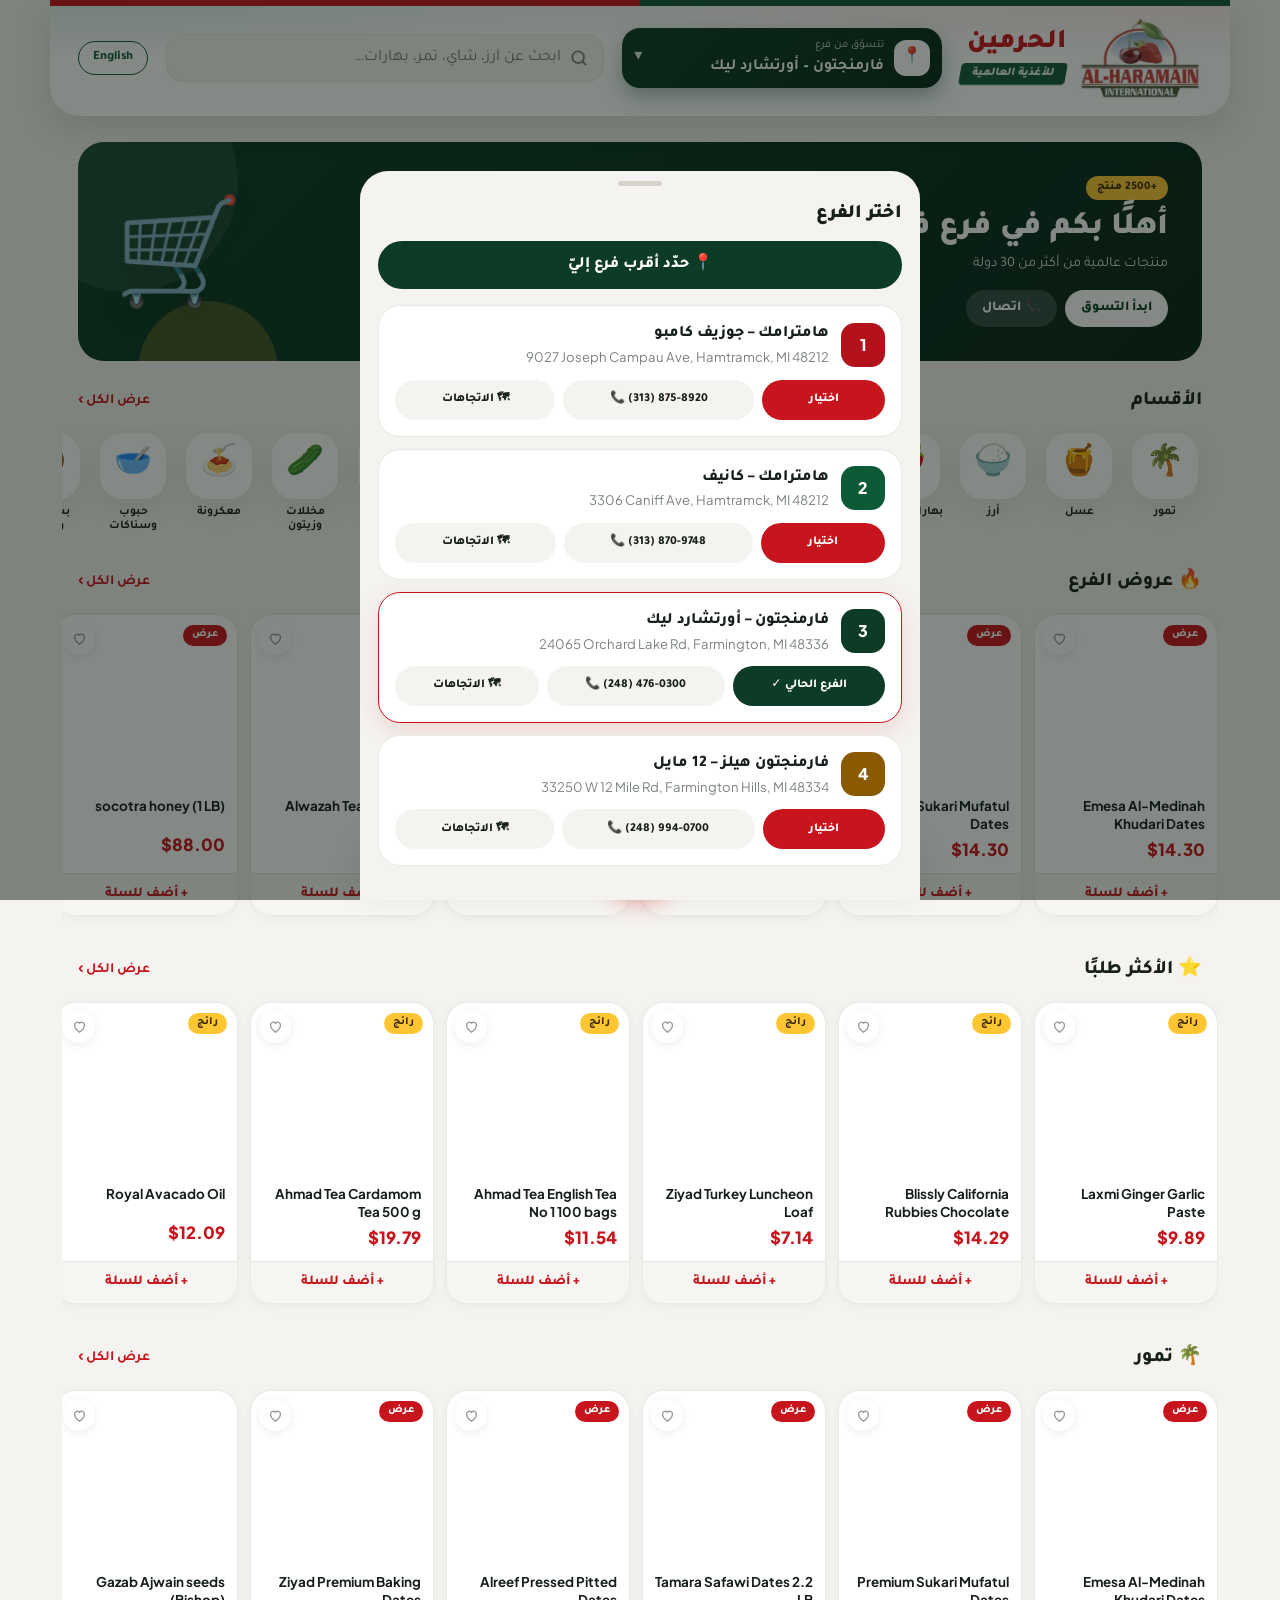
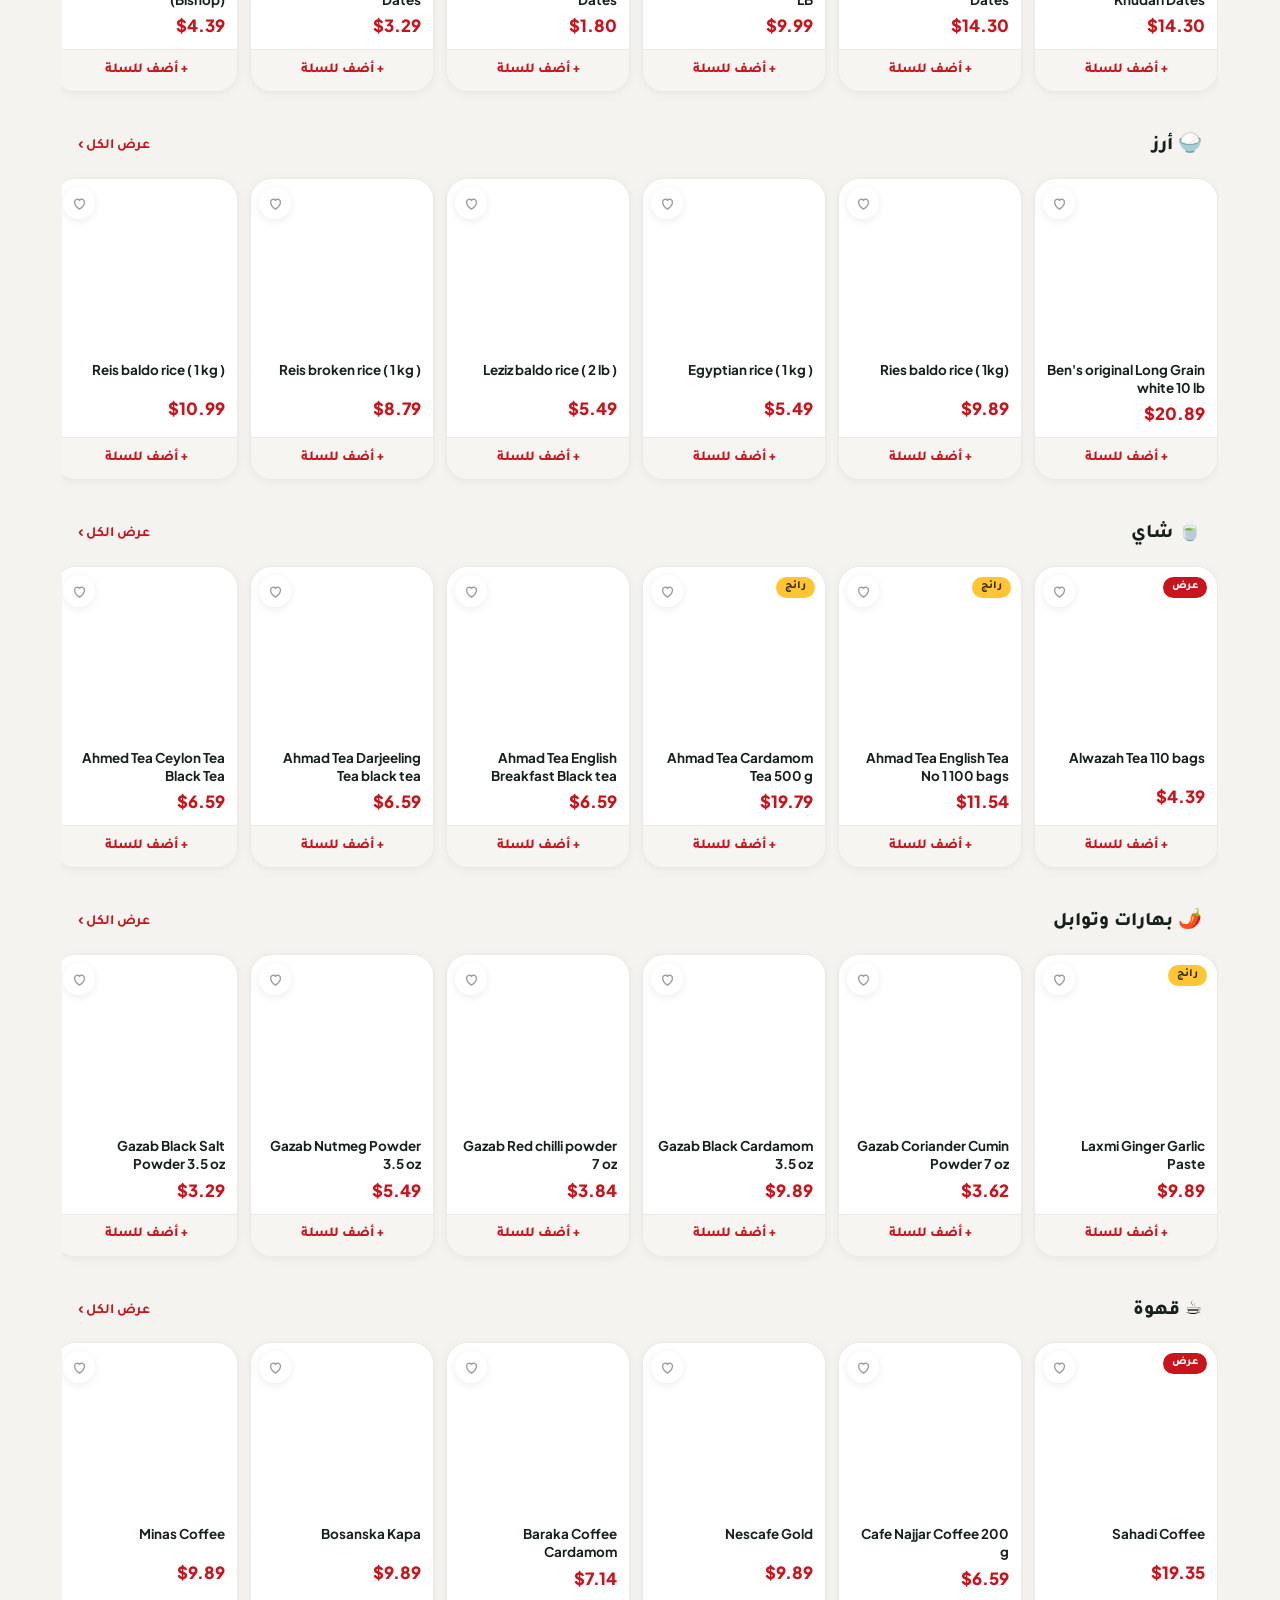
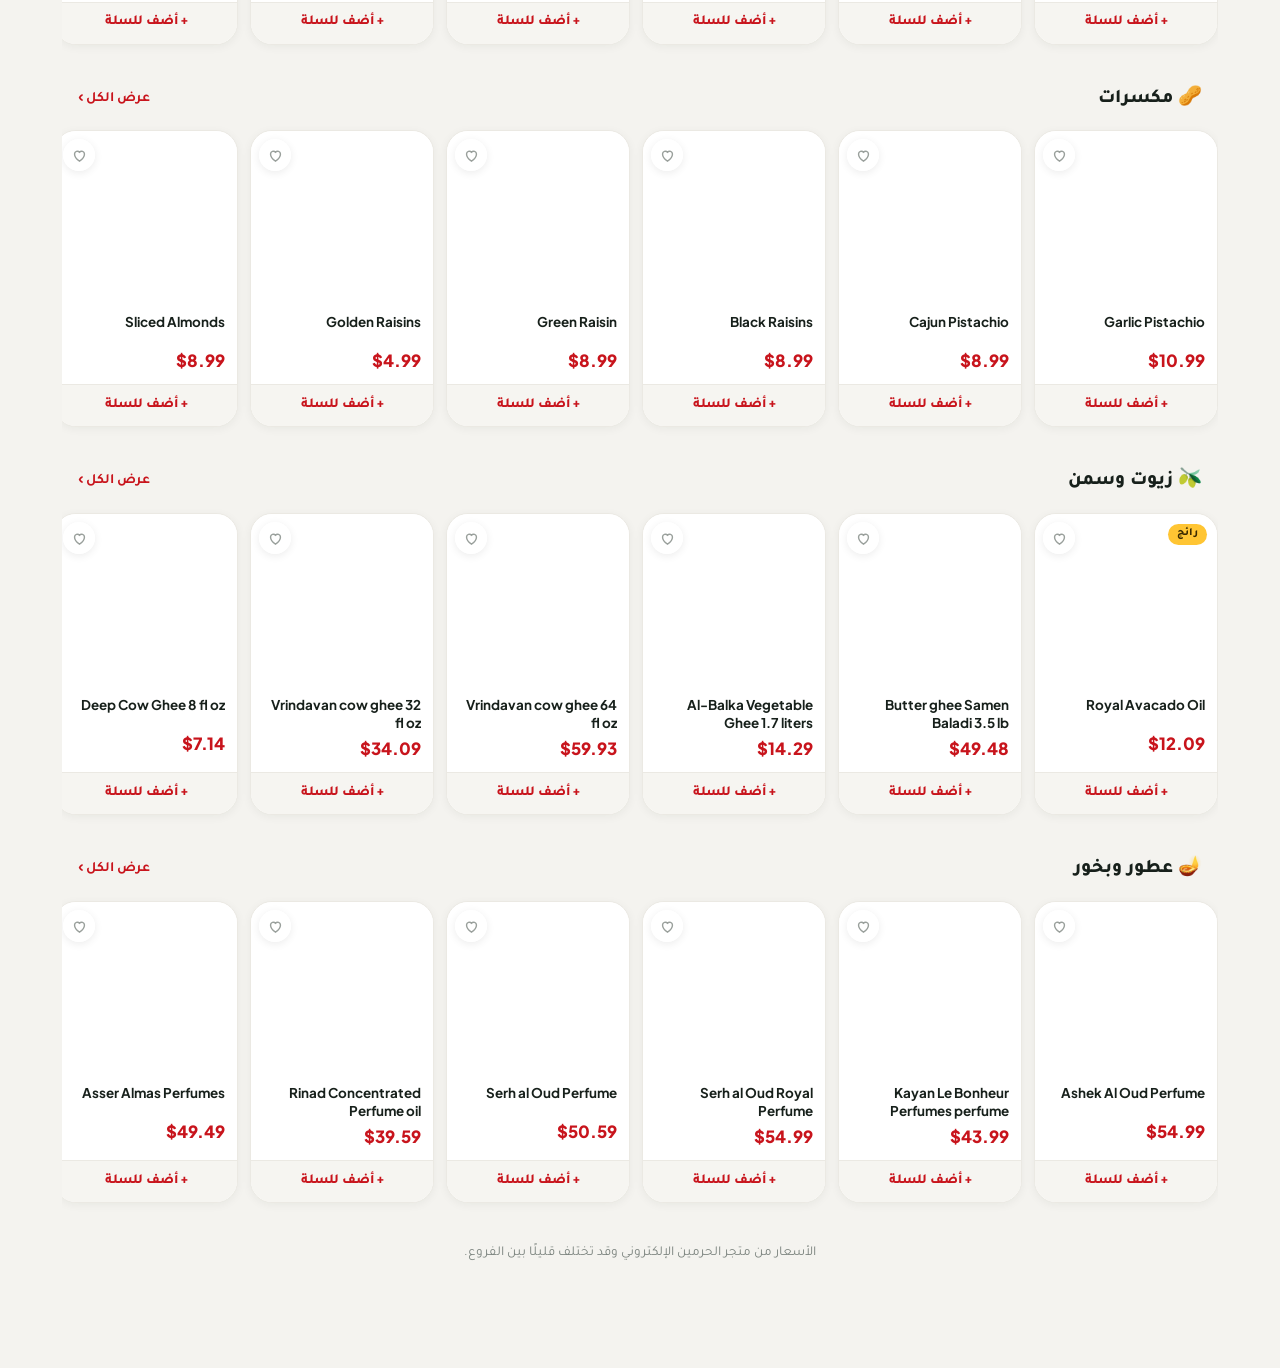
==== index.html @ 62695ede "إضافة الحسابات: تسجيل دخول، لوحة المالك، مدراء الفروع، توفر المنتجات، الإعلانات - firebase-config.js" ====
<!DOCTYPE html>
<html lang="ar" dir="rtl">
<head>
<meta charset="UTF-8">
<meta name="viewport" content="width=device-width, initial-scale=1, viewport-fit=cover">
<title>Al-Haramain International Foods | الحرمين للأغذية العالمية</title>
<meta name="description" content="Al-Haramain International Foods — 4 stores in Hamtramck, Farmington and Farmington Hills, Michigan. Shop 2,500+ international products.">
<meta name="theme-color" content="#ffffff">
<link rel="manifest" href="manifest.json">
<link rel="icon" href="icon-192.png">
<link rel="apple-touch-icon" href="icon-192.png">
<link rel="preconnect" href="https://fonts.googleapis.com">
<link rel="preconnect" href="https://fonts.gstatic.com" crossorigin>
<link rel="preconnect" href="https://static.wixstatic.com">
<link href="https://fonts.googleapis.com/css2?family=Tajawal:wght@400;500;700;800;900&family=Plus+Jakarta+Sans:wght@500;700;800&display=swap" rel="stylesheet">
<link rel="stylesheet" href="style.css">
</head>
<body>
<div class="app">

  <header class="top" id="top">
    <div class="top-row">
      <a class="brand" href="#/">
        <img id="logo" alt="Al-Haramain International">
        <span><b id="brandName"></b><small id="brandSub"></small></span>
      </a>
      <button class="lang" id="langBtn"></button>
    </div>
    <button class="branch-pill" id="branchBtn">
      <span class="pin">📍</span>
      <span class="bp-text"><small id="bpLabel"></small><b id="bpName"></b></span>
      <span class="chev">▾</span>
    </button>
    <label class="search">
      <svg viewBox="0 0 24 24" width="20" height="20" fill="none" stroke="currentColor" stroke-width="2.2" stroke-linecap="round"><circle cx="11" cy="11" r="7"/><path d="m20 20-3.5-3.5"/></svg>
      <input id="q" type="search" autocomplete="off">
      <button type="button" id="qClear" hidden>✕</button>
    </label>
  </header>

  <main id="view"></main>

  <nav class="tabbar">
    <a href="#/" data-tab="home"><svg viewBox="0 0 24 24"><path d="M3 11 12 3l9 8v9a1 1 0 0 1-1 1h-5v-6H9v6H4a1 1 0 0 1-1-1z"/></svg><span data-t="home"></span></a>
    <a href="#/cats" data-tab="cats"><svg viewBox="0 0 24 24"><rect x="3" y="3" width="7" height="7" rx="2"/><rect x="14" y="3" width="7" height="7" rx="2"/><rect x="3" y="14" width="7" height="7" rx="2"/><rect x="14" y="14" width="7" height="7" rx="2"/></svg><span data-t="cats"></span></a>
    <a href="#/cart" class="fab" data-tab="cart" aria-label="cart"><svg viewBox="0 0 24 24"><path d="M3 4h2l2.4 11h10.2L20 7H6.2"/><circle cx="9" cy="19.5" r="1.5"/><circle cx="17" cy="19.5" r="1.5"/></svg><i id="cartBadge" hidden></i></a>
    <a href="#/fav" data-tab="fav"><svg viewBox="0 0 24 24"><path d="M12 20s-7-4.4-7-10a4 4 0 0 1 7-2.6A4 4 0 0 1 19 10c0 5.6-7 10-7 10z"/></svg><span data-t="fav"></span></a>
    <a href="#/stores" data-tab="stores"><svg viewBox="0 0 24 24"><path d="M12 21s7-6.2 7-11.5A7 7 0 0 0 5 9.500C5 14.800 12 21 12 21z"/><circle cx="12" cy="9.500" r="2.500"/></svg><span data-t="stores"></span></a>
  </nav>
</div>

<div class="scrim" id="scrim"></div>
<section class="sheet" id="sheet" aria-hidden="true"><div class="grab"></div><div id="sheetBody"></div></section>
<div class="toast" id="toast"></div>

<script src="branches.js"></script>
<script src="app.js"></script>
<script type="module" src="admin.js"></script>
</body>
</html>
---- style.css ----
:root{
  --red:#c8141c; --red-d:#9d0d14; --green:#0c3b26; --green-2:#14573a; --sun:#ffc533;
  --bg:#f4f3ef; --card:#fff; --ink:#17201b; --mute:#7b837e; --line:#ebe9e3;
  --r:22px; --sh:0 8px 28px rgba(20,30,25,.08); --accent:var(--red);
  --fa:'Tajawal',system-ui,sans-serif; --fe:'Plus Jakarta Sans','Tajawal',system-ui,sans-serif;
}
*{box-sizing:border-box;margin:0;padding:0;-webkit-tap-highlight-color:transparent}
html{scroll-behavior:smooth}
html,body{overflow-x:clip}
body{font-family:var(--fa);background:var(--bg);color:var(--ink);line-height:1.55}
[dir=ltr] body{font-family:var(--fe)}
a{color:inherit;text-decoration:none}
button{font:inherit;color:inherit;border:0;background:none;cursor:pointer}
input{font:inherit}
img{display:block;max-width:100%}
.app{max-width:1180px;margin:0 auto;min-height:100vh;padding-bottom:104px}

/* ── top ── */
.top{position:sticky;top:0;z-index:40;background:
  radial-gradient(120% 90% at 100% 0,rgba(200,20,28,.10),transparent 55%),
  radial-gradient(120% 90% at 0 0,rgba(12,90,54,.12),transparent 55%),#fff;
  color:var(--ink);padding:0 16px 14px;border-radius:0 0 30px 30px;box-shadow:0 12px 34px rgba(20,30,25,.12)}
.top::before{content:"";display:block;height:6px;margin:0 -16px;background:linear-gradient(90deg,var(--red) 0 50%,var(--green-2) 50% 100%)}
.top-row{display:flex;align-items:center;justify-content:space-between;gap:10px;padding-top:10px;max-height:120px;overflow:hidden;transition:max-height .3s,opacity .25s,padding .3s}
.top.compact .top-row{max-height:0;opacity:0;padding-top:0}
.brand{display:flex;align-items:center;gap:12px;min-width:0}
.brand img{height:84px;width:auto;object-fit:contain;flex-shrink:0;mix-blend-mode:multiply}
.brand b{display:block;font-size:1.7rem;font-weight:900;line-height:1.05;color:var(--red);letter-spacing:.2px}
.brand small{display:inline-block;margin-top:5px;font-size:.72rem;font-weight:800;color:#fff;background:var(--green-2);padding:2px 12px;border-radius:4px;transform:skewX(-10deg)}
.lang{border:1.5px solid var(--green-2);color:var(--green-2);padding:6px 14px;border-radius:99px;font-weight:800;font-size:.8rem;flex-shrink:0}
.branch-pill{display:flex;align-items:center;gap:10px;width:100%;margin-top:10px;color:#fff;background:linear-gradient(135deg,var(--accent),color-mix(in srgb,var(--accent) 68%,#000));border-radius:18px;padding:9px 12px;text-align:start;box-shadow:0 8px 20px color-mix(in srgb,var(--accent) 35%,transparent);transition:background .4s}
.branch-pill .pin{width:36px;height:36px;display:grid;place-items:center;background:#fff;border-radius:12px;font-size:1rem;flex-shrink:0}
.bp-text{flex:1;min-width:0}
.bp-text small{display:block;font-size:.7rem;opacity:.85}
.bp-text b{display:block;font-size:.98rem;white-space:nowrap;overflow:hidden;text-overflow:ellipsis}
.chev{opacity:.85}
.search{display:flex;align-items:center;gap:8px;margin-top:10px;background:var(--bg);color:var(--mute);border-radius:16px;padding:0 14px;height:48px;border:1.5px solid var(--line)}
.search:focus-within{border-color:var(--red);background:#fff}
.search input{flex:1;border:0;outline:0;background:none;color:var(--ink);font-size:1rem;min-width:0}
.search input::-webkit-search-cancel-button{display:none}
.search button{width:28px;height:28px;border-radius:50%;background:#fff;font-size:.8rem}

/* ── sections ── */
#view{padding:18px 16px 0}
.sec{margin-bottom:26px}
.sec-h{display:flex;align-items:center;justify-content:space-between;margin-bottom:12px}
.sec-h h2{font-size:1.2rem;font-weight:800}
.sec-h a{color:var(--red);font-weight:700;font-size:.88rem}
.page-h{display:flex;align-items:center;gap:10px;margin-bottom:14px}
.page-h h1{font-size:1.35rem;font-weight:900;flex:1}
.back{width:42px;height:42px;border-radius:50%;background:#fff;display:grid;place-items:center;box-shadow:var(--sh);font-size:1.1rem}
[dir=rtl] .back{transform:scaleX(-1)}
.count{color:var(--mute);font-size:.85rem}

/* hero */
.hero{position:relative;overflow:hidden;border-radius:26px;padding:22px;color:#fff;background:linear-gradient(135deg,var(--green),var(--green-2));min-height:150px;display:flex;flex-direction:column;justify-content:center}
.hero::before,.hero::after{content:"";position:absolute;border-radius:50%;background:rgba(255,255,255,.08)}
.hero::before{width:220px;height:220px;inset-inline-end:-60px;top:-70px}
.hero::after{width:140px;height:140px;inset-inline-end:60px;bottom:-80px;background:rgba(255,197,51,.22)}
.hero .tag{align-self:flex-start;background:var(--sun);color:#3b2a00;font-weight:800;font-size:.72rem;padding:3px 11px;border-radius:99px;margin-bottom:8px}
.hero h2{font-size:1.45rem;font-weight:900;line-height:1.3;max-width:75%;position:relative;z-index:1}
.hero p{opacity:.85;font-size:.9rem;margin-top:4px;position:relative;z-index:1;max-width:72%}
.hero .em{position:absolute;inset-inline-end:14px;bottom:8px;font-size:4.2rem;filter:drop-shadow(0 8px 12px rgba(0,0,0,.25));z-index:1}
.hero-btns{display:flex;gap:8px;margin-top:14px;position:relative;z-index:1}
.hb{background:#fff;color:var(--green);font-weight:800;font-size:.85rem;padding:8px 16px;border-radius:99px}
.hb.ghost{background:rgba(255,255,255,.16);color:#fff}

/* category bubbles */
.bubbles{display:flex;gap:12px;overflow-x:auto;scrollbar-width:none;margin:0 -16px;padding:4px 16px 8px}
.bubbles::-webkit-scrollbar,.rail::-webkit-scrollbar,.tabs::-webkit-scrollbar{display:none}
.bubble{flex:0 0 auto;width:74px;text-align:center}
.bubble i{width:66px;height:66px;margin:0 auto 6px;display:grid;place-items:center;font-size:1.9rem;font-style:normal;background:#fff;border-radius:22px;box-shadow:var(--sh);transition:transform .2s}
.bubble:active i{transform:scale(.92)}
.bubble b{font-size:.74rem;font-weight:700;line-height:1.25;display:block}
.catgrid{display:grid;grid-template-columns:repeat(auto-fill,minmax(104px,1fr));gap:12px}
.catcard{background:#fff;border-radius:20px;padding:16px 8px;text-align:center;box-shadow:var(--sh)}
.catcard i{font-size:2.1rem;font-style:normal;display:block}
.catcard b{font-size:.85rem;display:block;margin-top:4px}
.catcard small{color:var(--mute);font-size:.72rem}

/* rails & grid */
.rail{display:flex;gap:12px;overflow-x:auto;scroll-snap-type:x proximity;scrollbar-width:none;margin:0 -16px;padding:4px 16px 14px}
.rail .card{flex:0 0 158px;scroll-snap-align:start}
.grid{display:grid;grid-template-columns:repeat(2,minmax(0,1fr));gap:12px}
.card{background:var(--card);border-radius:var(--r);overflow:hidden;display:flex;flex-direction:column;position:relative;box-shadow:0 2px 10px rgba(20,30,25,.05);border:1px solid var(--line)}
.card .pic{aspect-ratio:1;background:#fff;display:grid;place-items:center;padding:12px;cursor:pointer}
.card .pic img{width:100%;height:100%;object-fit:contain;transition:transform .3s}
.card:hover .pic img{transform:scale(1.06)}
.card .info{padding:0 12px 10px;flex:1;cursor:pointer}
.card h3{font-family:var(--fe);font-size:.84rem;font-weight:700;line-height:1.35;display:-webkit-box;-webkit-line-clamp:2;-webkit-box-orient:vertical;overflow:hidden;min-height:2.3em;direction:ltr;text-align:left}
[dir=rtl] .card h3{text-align:right}
.price{margin-top:4px;font-family:var(--fe)}
.price b{font-size:1.05rem;font-weight:800;color:var(--red)}
.price s{color:var(--mute);font-size:.78rem;margin-inline-start:6px}
.addbar{display:flex;align-items:center;justify-content:center;gap:6px;height:42px;background:#f6f5f1;border-top:1px solid var(--line);color:var(--red);font-weight:800;font-size:.86rem;width:100%;transition:background .2s}
.addbar:active{background:#ecebe5}
.addbar.off{color:var(--mute);font-weight:600}
.step{display:flex;align-items:center;justify-content:space-between;height:42px;background:var(--red);color:#fff;padding:0 6px}
.step button{width:32px;height:32px;border-radius:50%;background:rgba(255,255,255,.2);font-size:1.15rem;font-weight:800;line-height:1}
.step span{font-weight:800;font-family:var(--fe)}
.badge{position:absolute;top:10px;inset-inline-start:10px;background:var(--sun);color:#3b2a00;font-size:.68rem;font-weight:800;padding:2px 9px;border-radius:99px;z-index:1}
.badge.sale{background:var(--red);color:#fff}
.heart{position:absolute;top:8px;inset-inline-end:8px;width:32px;height:32px;border-radius:50%;background:rgba(255,255,255,.92);display:grid;place-items:center;z-index:1;box-shadow:0 2px 8px rgba(0,0,0,.08)}
.heart svg{width:17px;height:17px;fill:none;stroke:#9aa09c;stroke-width:2}
.heart.on svg{fill:var(--red);stroke:var(--red)}
.card.oos .pic img{opacity:.45;filter:grayscale(.6)}

/* tabs */
.tabs{display:flex;gap:20px;overflow-x:auto;scrollbar-width:none;margin:0 -16px 14px;padding:0 16px;border-bottom:1px solid var(--line)}
.tabs a{flex:0 0 auto;padding:8px 0 10px;font-weight:700;color:var(--mute);font-size:.92rem;border-bottom:3px solid transparent;white-space:nowrap}
.tabs a.on{color:var(--red);border-color:var(--red)}
.pills{display:flex;gap:8px;margin-bottom:14px;flex-wrap:wrap}
.pill{padding:6px 16px;border-radius:99px;background:#e9e7e1;font-size:.84rem;font-weight:700;color:#555}
.pill.on{background:#fff;color:var(--red);box-shadow:inset 0 0 0 1.5px var(--red)}
.more{display:block;margin:18px auto 0;padding:12px 30px;border-radius:99px;background:#fff;font-weight:800;box-shadow:var(--sh)}
.empty{text-align:center;padding:60px 20px;color:var(--mute)}
.empty i{font-size:3.6rem;font-style:normal;display:block;margin-bottom:8px}
.empty a{display:inline-block;margin-top:14px;background:var(--red);color:#fff;padding:12px 28px;border-radius:99px;font-weight:800}
.skel{height:240px;border-radius:var(--r);background:linear-gradient(100deg,#eceae4 30%,#f7f6f2 50%,#eceae4 70%);background-size:300% 100%;animation:sk 1.2s infinite}
@keyframes sk{to{background-position:-150% 0}}

/* cart */
.note{display:flex;gap:8px;align-items:center;background:#fff7e0;color:#6b4e00;border-radius:16px;padding:10px 14px;font-size:.84rem;margin-bottom:14px}
.line{display:flex;gap:12px;align-items:center;background:#fff;border-radius:20px;padding:10px;margin-bottom:10px;border:1px solid var(--line)}
.line img{width:72px;height:72px;object-fit:contain;border-radius:14px;background:#fff;flex-shrink:0}
.line .li{flex:1;min-width:0}
.line h4{font-family:var(--fe);font-size:.85rem;font-weight:700;line-height:1.3;direction:ltr;text-align:left}
[dir=rtl] .line h4{text-align:right}
.line .lp{color:var(--red);font-weight:800;font-family:var(--fe);font-size:.95rem}
.qty{display:flex;align-items:center;gap:10px;margin-top:6px}
.qty button{width:30px;height:30px;border-radius:50%;background:var(--sun);font-weight:900;font-size:1.05rem;line-height:1}
.qty button.minus{background:#e6e4de}
.qty span{font-weight:800;min-width:16px;text-align:center;font-family:var(--fe)}
.trash{width:36px;height:36px;border-radius:50%;background:#fdecec;color:var(--red);display:grid;place-items:center;flex-shrink:0}
.bill{background:#fff;border-radius:22px;padding:18px;margin-top:16px;border:1px solid var(--line)}
.bill h3{font-size:1.05rem;margin-bottom:10px}
.bill .row{display:flex;justify-content:space-between;padding:5px 0;color:#555;font-size:.92rem}
.bill .row b{font-family:var(--fe);color:var(--ink)}
.bill .tot{border-top:1.5px dashed var(--line);margin-top:8px;padding-top:12px;font-size:1.1rem;font-weight:900;color:var(--ink)}
.bill small{display:block;color:var(--mute);font-size:.76rem;margin-top:6px}
.big{display:flex;align-items:center;justify-content:center;gap:8px;width:100%;height:54px;border-radius:99px;background:var(--red);color:#fff;font-weight:800;font-size:1.02rem;margin-top:14px;box-shadow:0 10px 22px rgba(200,20,28,.3)}
.big.alt{background:#fff;color:var(--green);box-shadow:inset 0 0 0 1.5px var(--green)}
.big.wa{background:#1fa855;box-shadow:0 10px 22px rgba(31,168,85,.3)}

/* stores */
.store{background:#fff;border-radius:22px;padding:16px;margin-bottom:12px;border:1.5px solid var(--line);position:relative}
.store.on{border-color:var(--red);box-shadow:0 8px 24px rgba(200,20,28,.12)}
.store-h{display:flex;gap:12px;align-items:center}
.store-n{width:44px;height:44px;border-radius:14px;display:grid;place-items:center;color:#fff;font-weight:900;font-family:var(--fe);flex-shrink:0}
.store h3{font-size:1rem;font-weight:800}
.store p{color:var(--mute);font-size:.82rem;font-family:var(--fe);direction:ltr;text-align:left}
[dir=rtl] .store p{text-align:right}
.store .near{position:absolute;top:-9px;inset-inline-end:16px;background:var(--sun);color:#3b2a00;font-size:.7rem;font-weight:800;padding:2px 10px;border-radius:99px}
.store .dist{font-size:.78rem;color:var(--green-2);font-weight:700}
.store-a{display:flex;gap:8px;margin-top:12px}
.store-a>*{flex:1 1 auto;height:40px;padding:0 10px;border-radius:99px;display:grid;place-items:center;font-weight:800;font-size:.76rem;background:var(--bg);white-space:nowrap}
.store-a .pick{background:var(--red);color:#fff}
.store.on .pick{background:var(--green);pointer-events:none}
.locate{width:100%;height:48px;border-radius:99px;background:var(--green);color:#fff;font-weight:800;margin-bottom:16px}

/* tabbar */
.tabbar{position:fixed;bottom:0;left:50%;transform:translateX(-50%);width:min(100%,560px);z-index:50;display:flex;align-items:flex-end;justify-content:space-around;background:#fff;border-radius:26px 26px 0 0;box-shadow:0 -8px 30px rgba(20,30,25,.1);padding:8px 6px calc(8px + env(safe-area-inset-bottom))}
.tabbar a{flex:1;display:flex;flex-direction:column;align-items:center;gap:2px;color:#a3a8a5;font-size:.68rem;font-weight:700}
.tabbar svg{width:23px;height:23px;fill:none;stroke:currentColor;stroke-width:1.9;stroke-linecap:round;stroke-linejoin:round}
.tabbar a.on{color:var(--red)}
.tabbar .fab{flex:0 0 64px;height:64px;margin-top:-30px;border-radius:50%;background:linear-gradient(145deg,var(--red),var(--red-d));color:#fff;justify-content:center;box-shadow:0 10px 24px rgba(200,20,28,.4);border:5px solid var(--bg);position:relative}
.tabbar .fab.on{color:#fff}
.tabbar .fab svg{width:26px;height:26px}
.tabbar .fab i{position:absolute;top:-4px;inset-inline-end:-4px;min-width:22px;height:22px;padding:0 5px;border-radius:99px;background:var(--sun);color:#3b2a00;font-style:normal;font-size:.72rem;font-weight:900;display:grid;place-items:center;font-family:var(--fe)}
.tabbar .fab i[hidden]{display:none}
.fab.bump{animation:bump .35s}
@keyframes bump{50%{transform:scale(1.14)}}

/* sheet */
.scrim{position:fixed;inset:0;background:rgba(10,20,15,.5);opacity:0;pointer-events:none;transition:.3s;z-index:60}
.scrim.on{opacity:1;pointer-events:auto}
.sheet{position:fixed;left:50%;bottom:0;width:min(100%,560px);max-height:88vh;overflow-y:auto;background:var(--bg);border-radius:28px 28px 0 0;z-index:70;padding:10px 18px calc(22px + env(safe-area-inset-bottom));transform:translate(-50%,105%);transition:transform .38s cubic-bezier(.2,.85,.25,1);visibility:hidden}
.sheet.on{transform:translate(-50%,0);visibility:visible}
.grab{width:44px;height:5px;border-radius:99px;background:#d6d3cb;margin:0 auto 14px}
.sheet h2{font-size:1.2rem;font-weight:900;margin-bottom:12px}
.pd-img{background:#fff;border-radius:24px;height:min(300px,38vh);display:grid;place-items:center;padding:20px;margin-bottom:14px}
.pd-img img{width:100%;height:100%;object-fit:contain}
.pd-cat{color:var(--mute);font-size:.82rem;font-weight:700}
.pd-name{font-family:var(--fe);font-size:1.2rem;font-weight:800;line-height:1.35;direction:ltr;text-align:left}
[dir=rtl] .pd-name{text-align:right}
.pd-price{font-family:var(--fe);font-size:1.6rem;font-weight:800;color:var(--red);margin:6px 0}
.pd-price s{font-size:1rem;color:var(--mute);margin-inline-start:8px;font-weight:500}
.pd-row{display:flex;gap:12px;align-items:center;margin-top:10px}
.pd-qty{display:flex;align-items:center;gap:14px;background:#fff;border-radius:99px;padding:6px 8px;border:1px solid var(--line)}
.pd-qty button{width:40px;height:40px;border-radius:50%;background:var(--bg);font-size:1.3rem;font-weight:800}
.pd-qty span{font-weight:800;font-size:1.1rem;min-width:20px;text-align:center;font-family:var(--fe)}
.pd-row .big{margin-top:0;flex:1}
.stock{display:inline-block;font-size:.76rem;font-weight:800;padding:2px 10px;border-radius:99px;background:#e3f4ea;color:#12733f}
.stock.no{background:#f1efea;color:var(--mute)}

.toast{position:fixed;bottom:112px;left:50%;transform:translate(-50%,20px);background:var(--ink);color:#fff;padding:10px 20px;border-radius:99px;font-size:.88rem;font-weight:700;opacity:0;transition:.3s;z-index:90;pointer-events:none;white-space:nowrap}
.toast.on{opacity:1;transform:translate(-50%,0)}

@media (min-width:640px){
  .grid{grid-template-columns:repeat(auto-fill,minmax(180px,1fr));gap:16px}
  .rail .card{flex-basis:184px}
  .hero{min-height:200px;padding:34px}
  .hero h2{font-size:2rem}
  .hero .em{font-size:6.5rem;inset-inline-end:36px}
}
@media (min-width:900px){
  .top{padding:0 28px 16px;display:grid;grid-template-columns:auto 320px 1fr auto;column-gap:18px;align-items:center}
  .top::before{grid-column:1/-1;margin:0 -28px 10px}
  .top-row{display:contents}
  .lang{order:4}
  .branch-pill,.search{margin-top:0}
  .top.compact .brand img{height:52px}
  #view{padding:26px 28px 0}
}

/* ── الحسابات والإدارة ── */
.ad-form{display:flex;flex-direction:column;gap:10px;margin:12px 0}
.ad-form input,.ad-form select,.ad-form textarea,.ad-search{width:100%;padding:12px 14px;border:1px solid #d9d9d9;border-radius:12px;font:inherit;background:#fff}
.ad-row,.av-row{display:flex;align-items:center;justify-content:space-between;gap:10px;padding:10px 12px;border:1px solid #eee;border-radius:12px;margin:6px 0;background:#fff}
.av-row button,.ad-row button{border:0;border-radius:10px;padding:8px 12px;font:inherit;cursor:pointer;background:#f1f1f1}
.av-row button.yes{background:#e7f6ec;color:#0c5a36}
.av-row button.no{background:#fde8e8;color:#b3121a}
.auth-msg{color:#b3121a;font-size:.9rem}
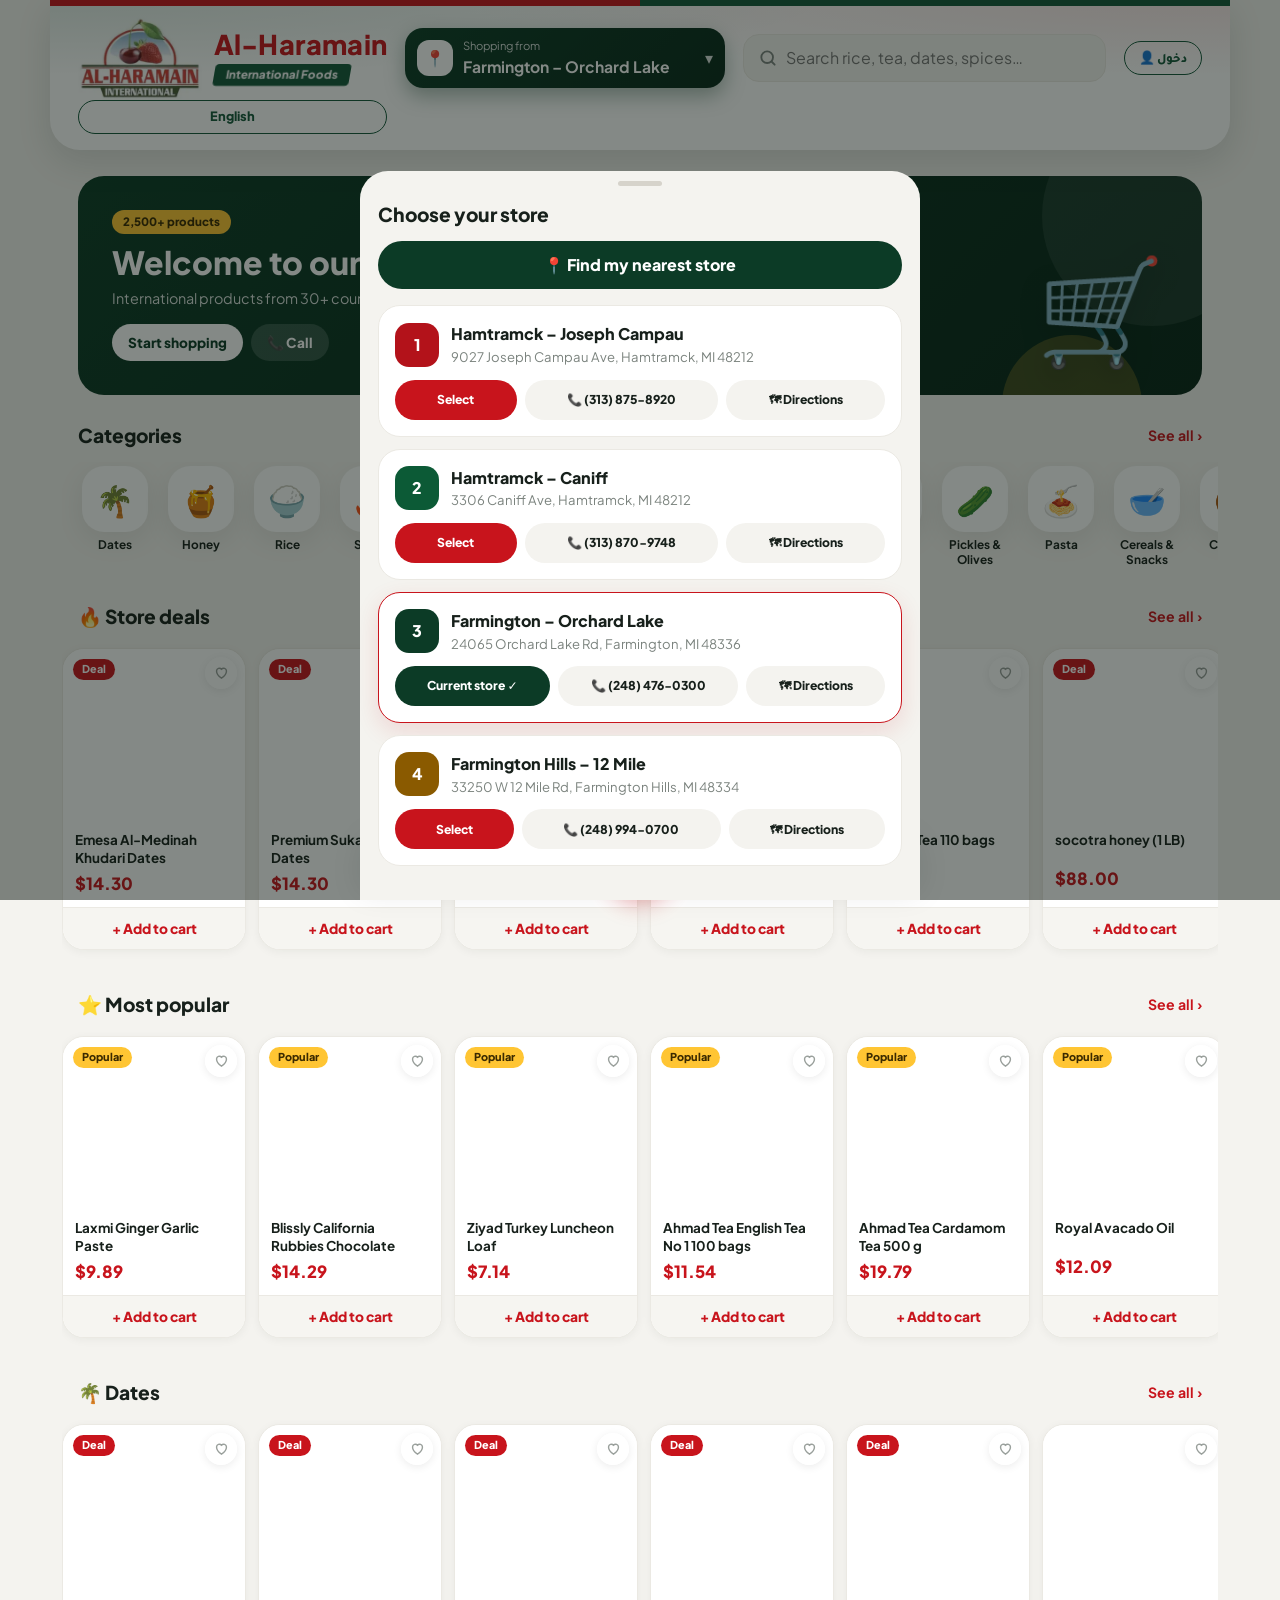
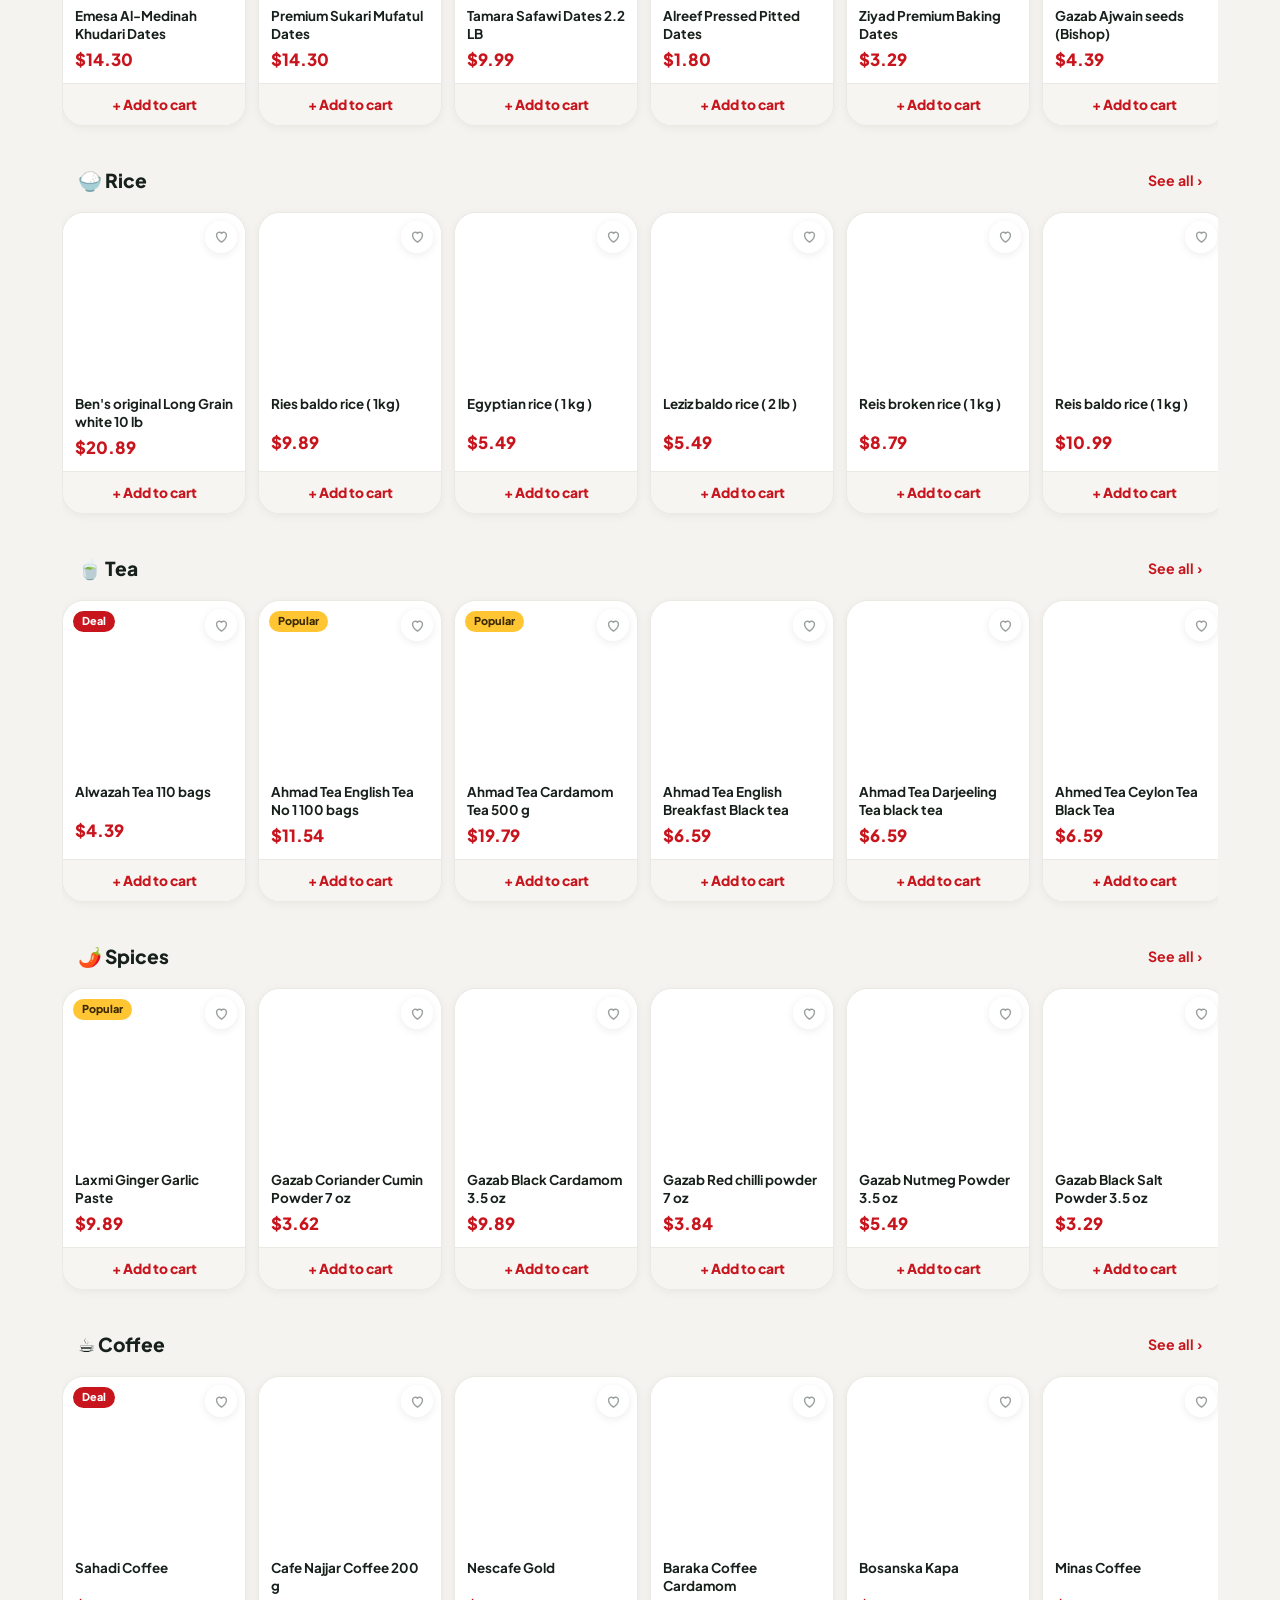
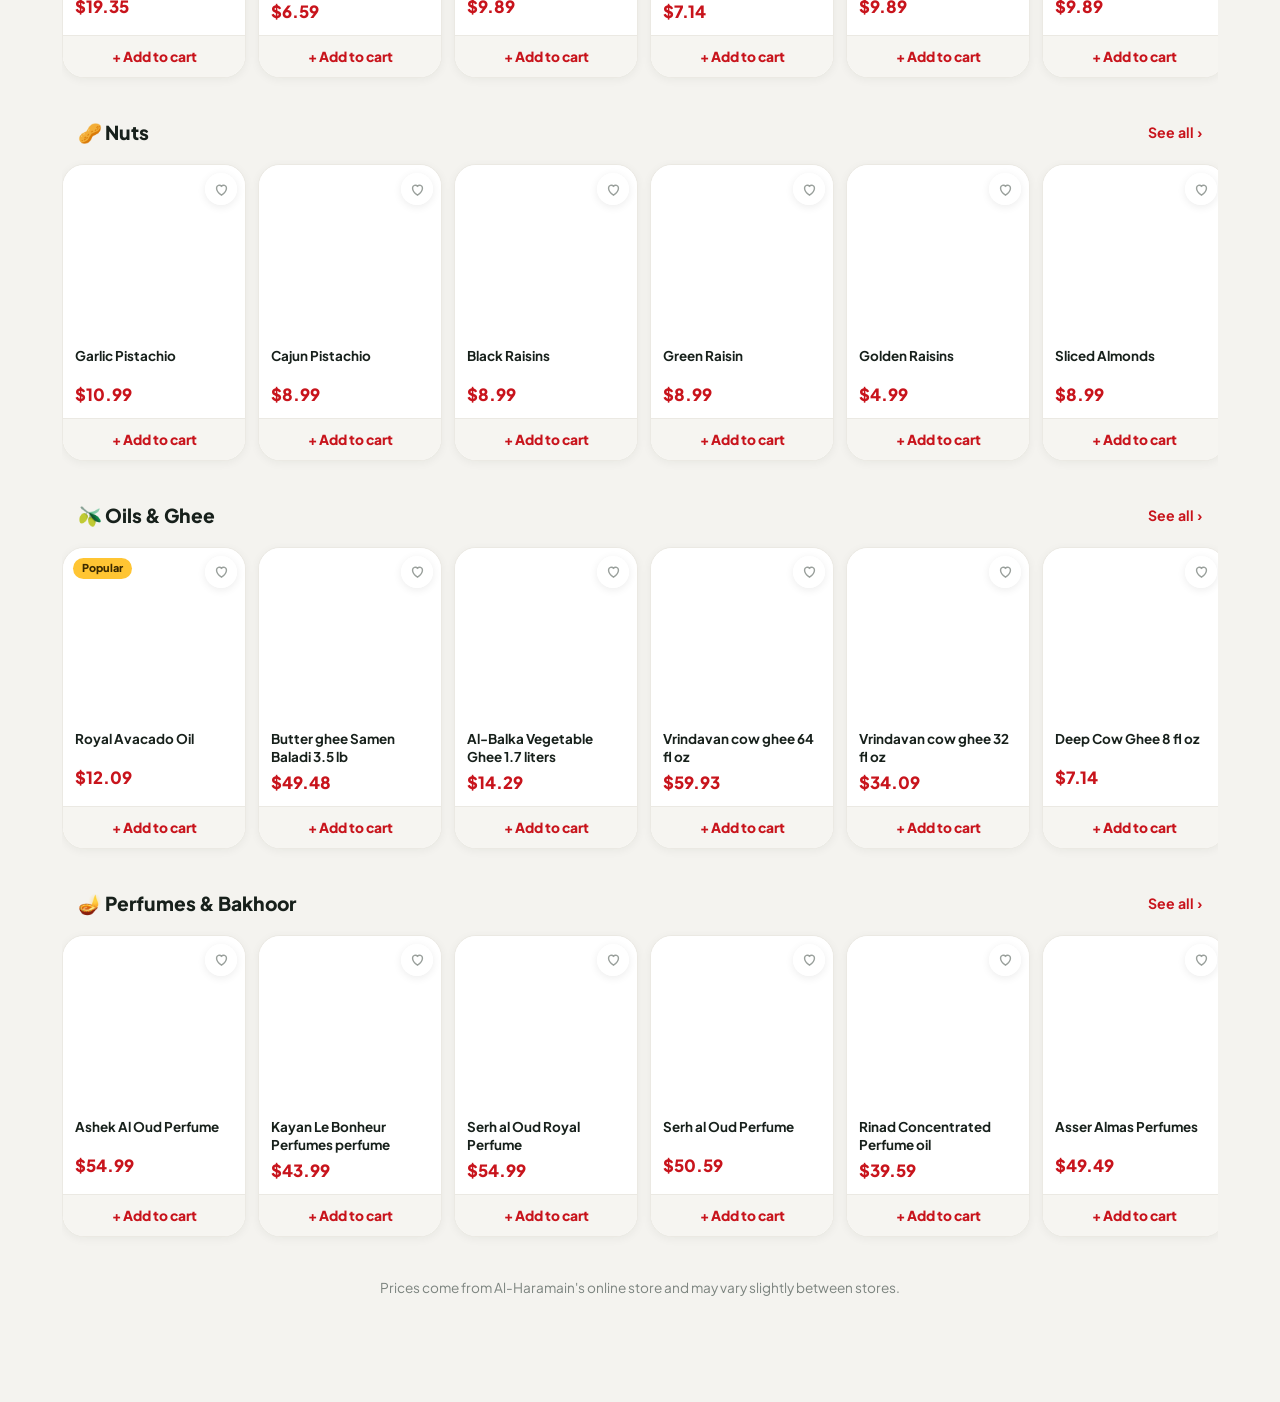
==== commit 403fab1e: "Add customer accounts, favourites sync and developer header button" ====
--- a/index.html
+++ b/index.html
@@ -24,6 +24,8 @@
         <img id="logo" alt="Al-Haramain International">
         <span><b id="brandName"></b><small id="brandSub"></small></span>
       </a>
+      <a class="lang" id="accBtn" href="#/acc">👤 دخول</a>
+      <a class="lang" id="devBtn" href="#/acc" hidden></a>
       <button class="lang" id="langBtn"></button>
     </div>
     <button class="branch-pill" id="branchBtn">
--- a/style.css
+++ b/style.css
@@ -221,3 +221,16 @@
 .av-row button.yes{background:#e7f6ec;color:#0c5a36}
 .av-row button.no{background:#fde8e8;color:#b3121a}
 .auth-msg{color:#b3121a;font-size:.9rem}
+
+/* ── قريباً + صفحات نموذجية ── */
+.soon-grid{display:grid;grid-template-columns:1fr 1fr;gap:10px;margin:14px 0}
+.soon-btn{display:flex;flex-direction:column;align-items:center;justify-content:center;gap:4px;padding:14px 8px;border:1px dashed #b9b9b9;border-radius:14px;background:#fff;font:inherit;color:#222;text-decoration:none;text-align:center;cursor:pointer}
+.soon-btn small{color:#888;font-size:.75rem}
+.faq{background:#fff;border:1px solid #eee;border-radius:12px;padding:12px 14px;margin:8px 0}
+.faq summary{font-weight:700;cursor:pointer}
+.faq p{margin:8px 0 0;color:#444;line-height:1.7}
+
+
+/* أزرار الحساب في الأعلى */
+.top a.lang{display:inline-flex;align-items:center;text-decoration:none}
+.top .lang[hidden]{display:none}
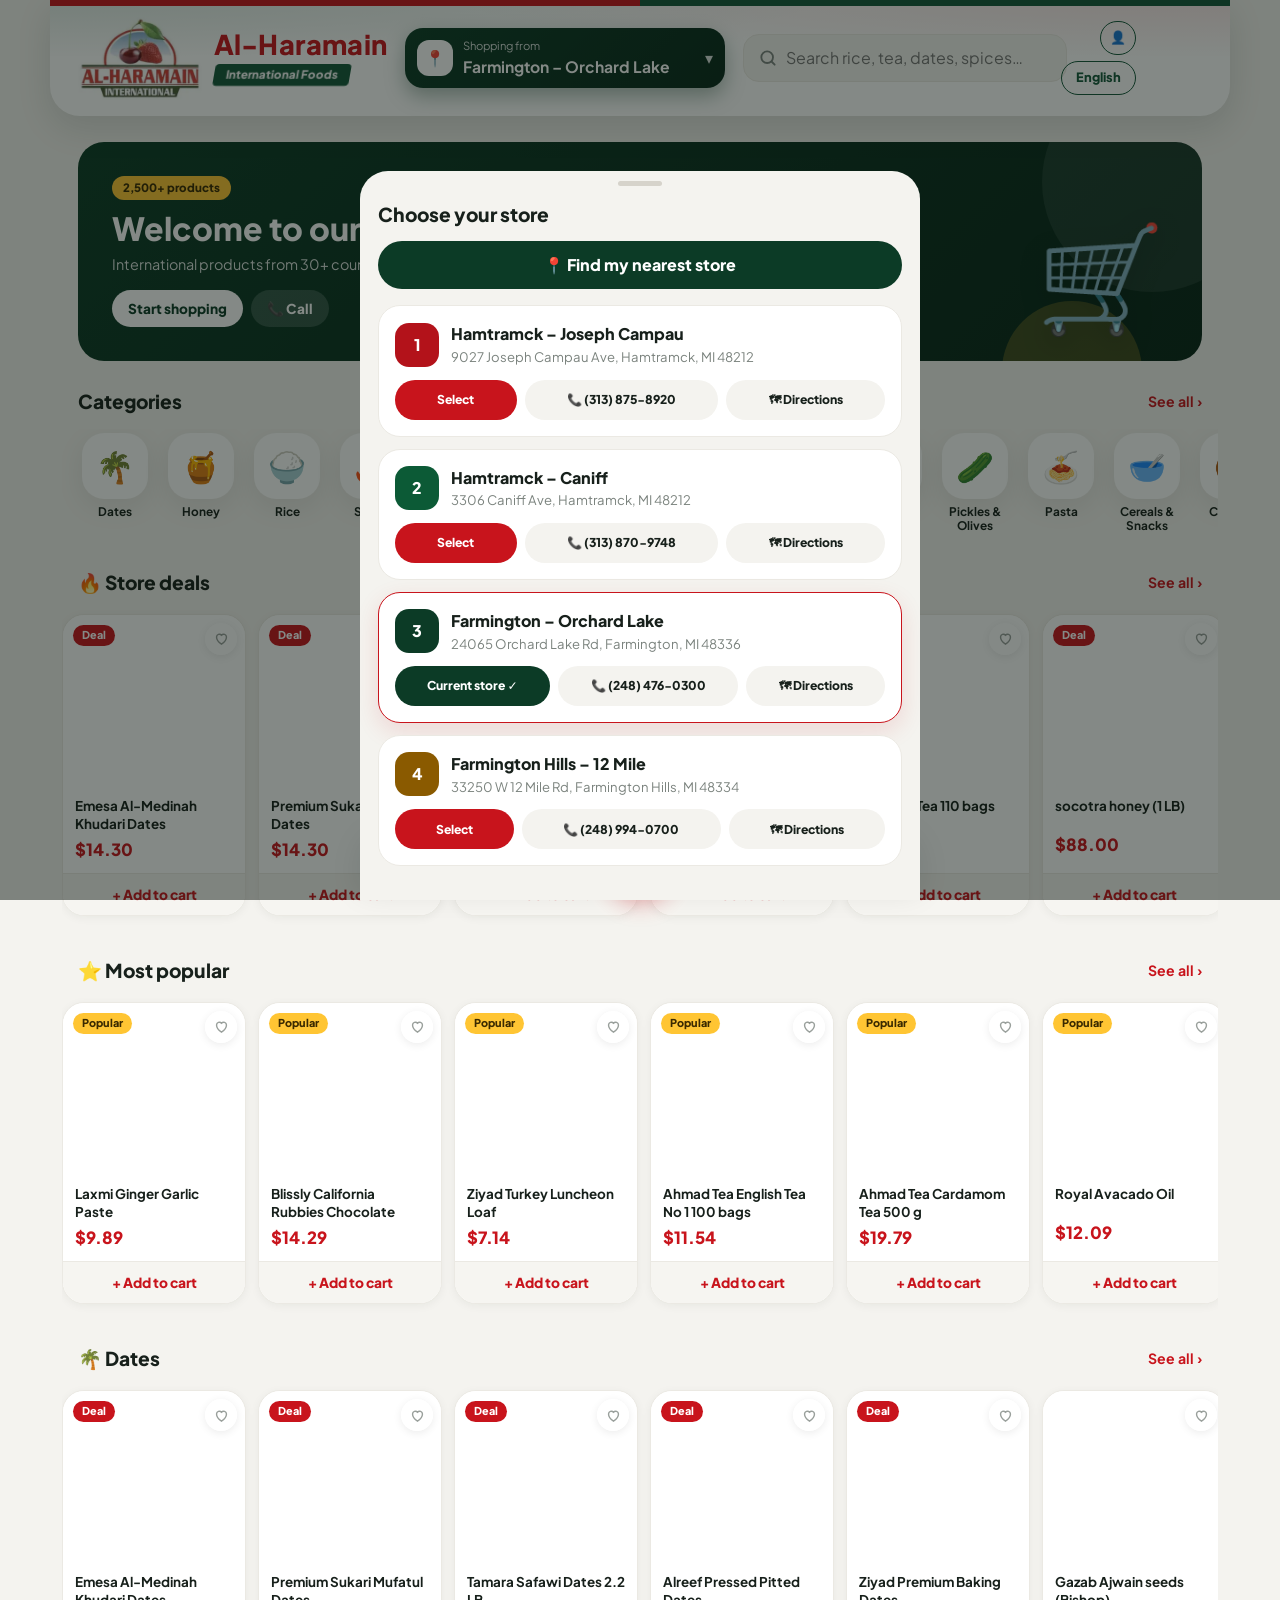
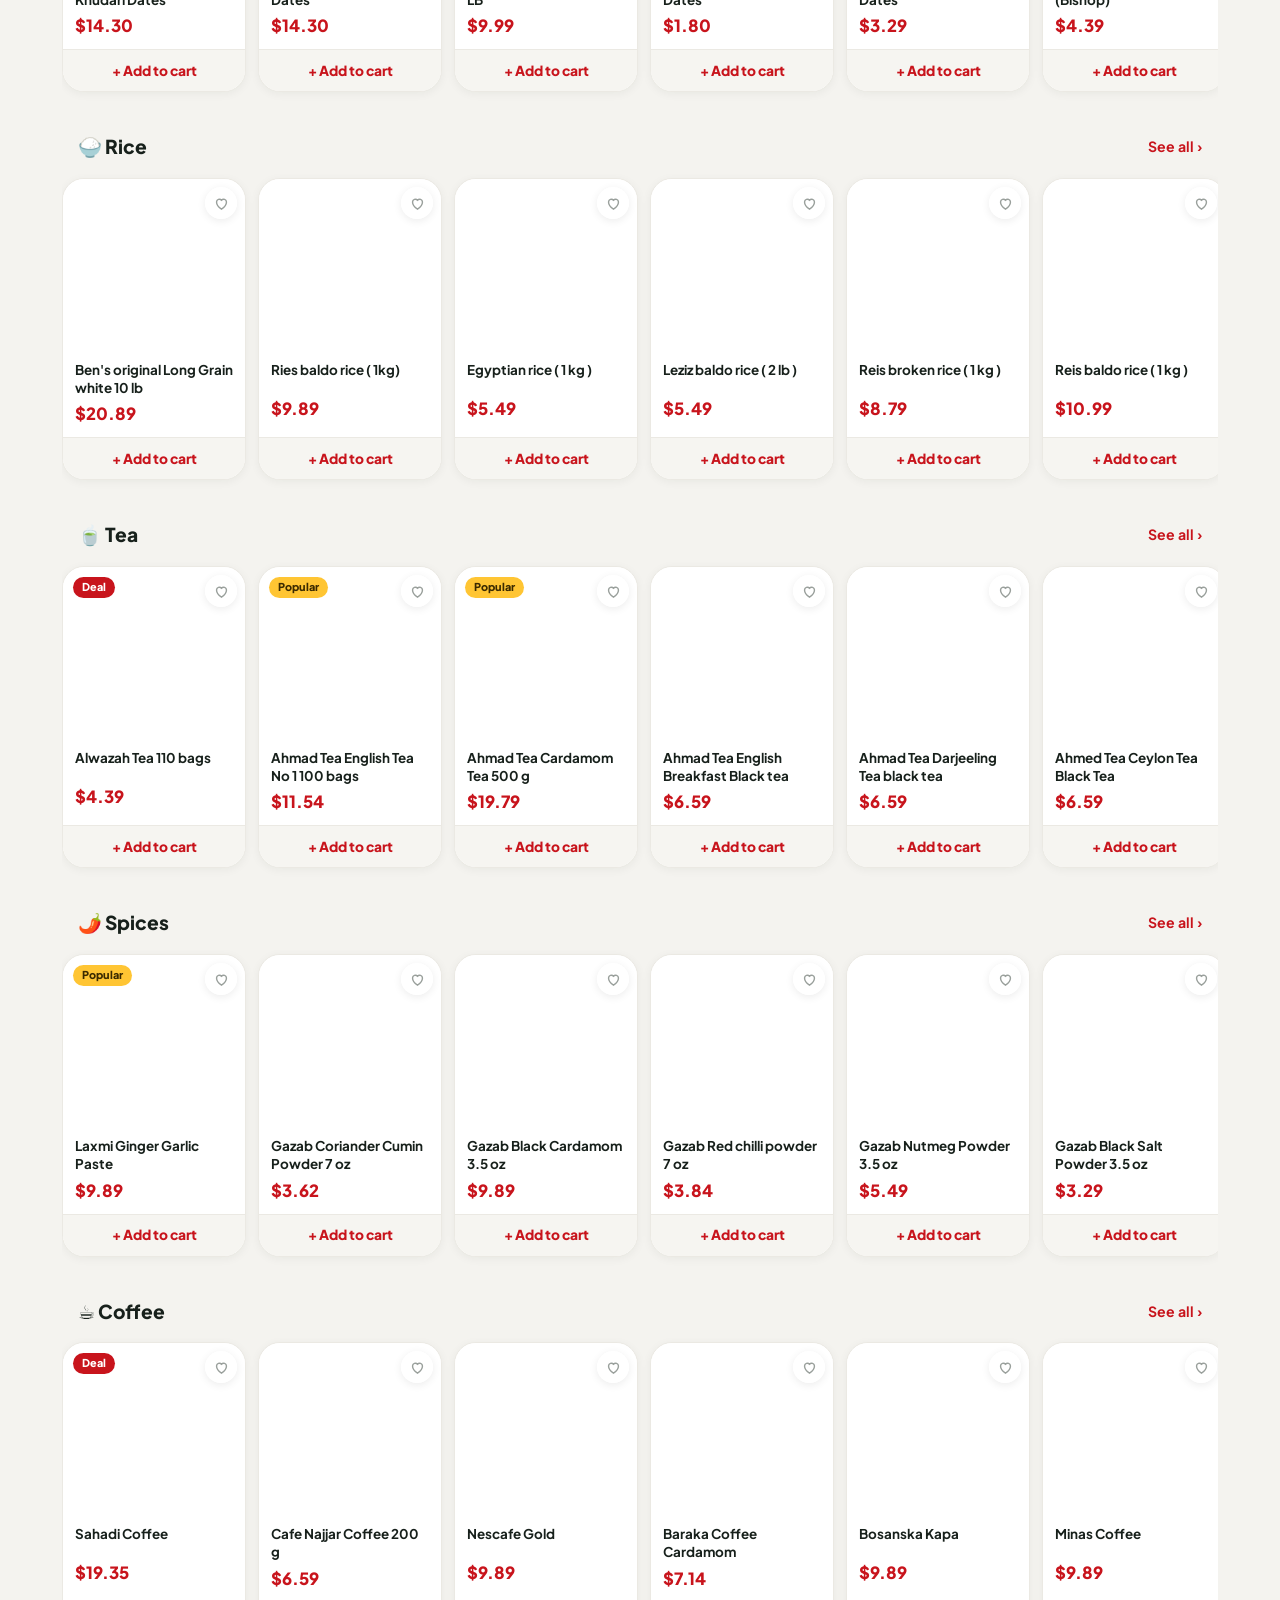
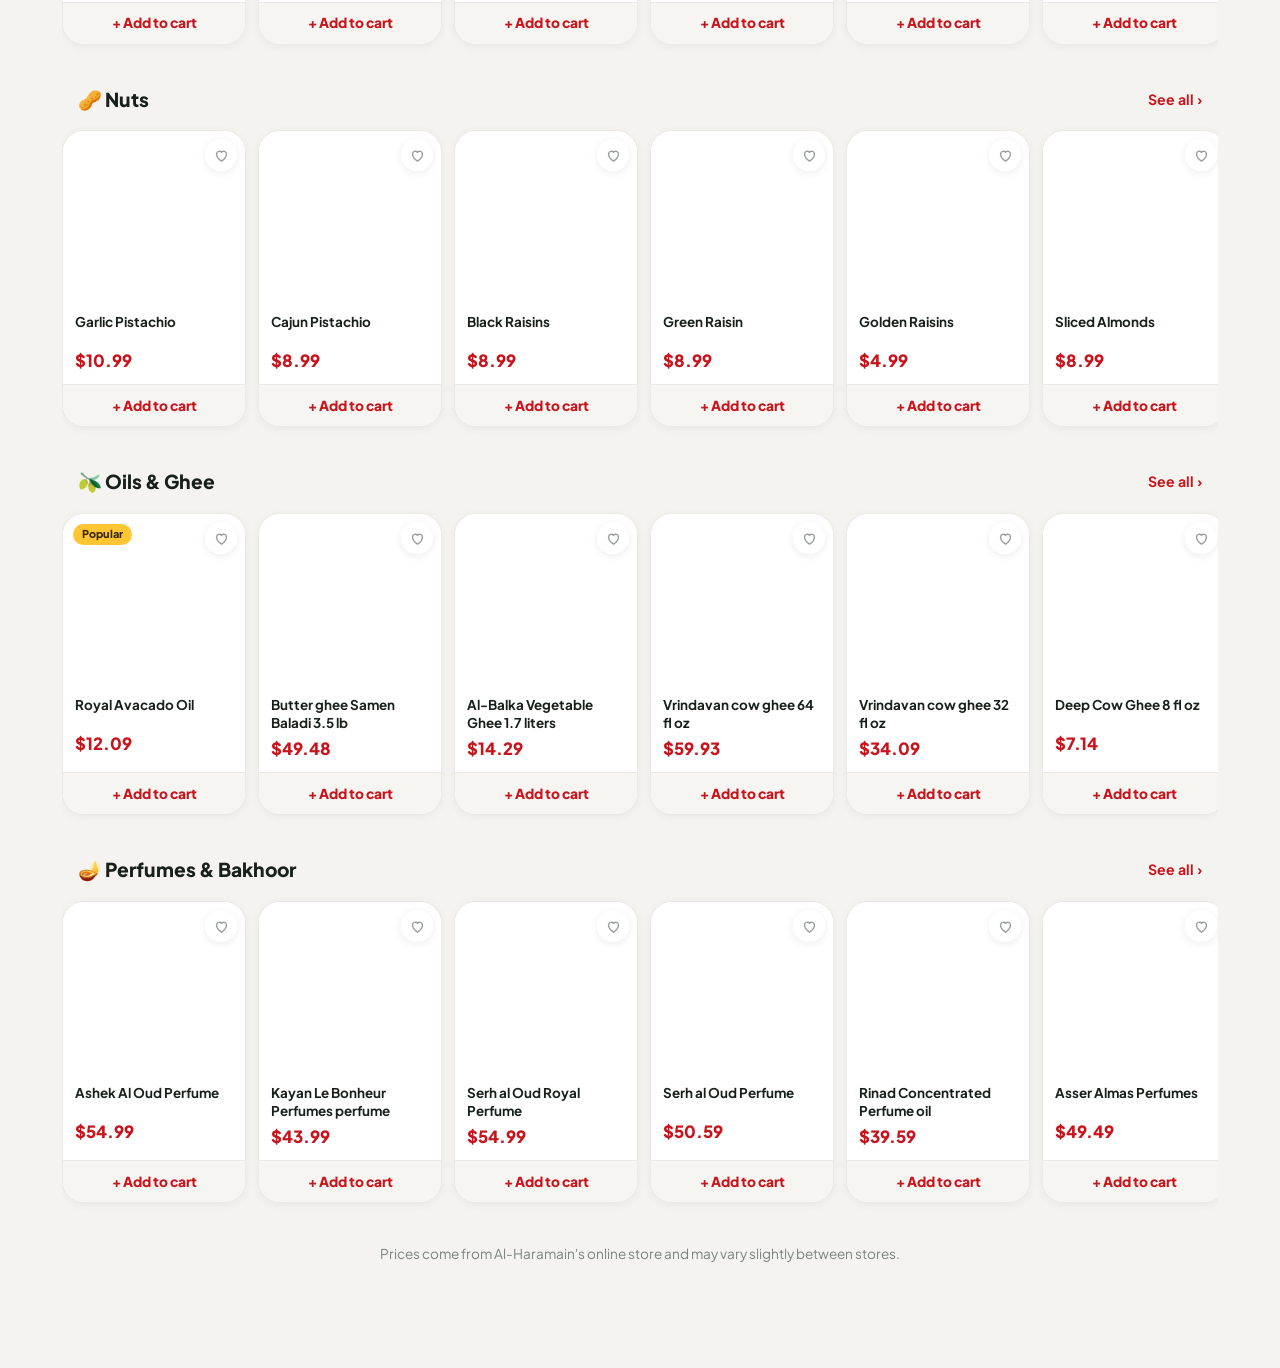
==== commit f5041e8a: "Fix header buttons overlapping the store name" ====
--- a/index.html
+++ b/index.html
@@ -24,9 +24,11 @@
         <img id="logo" alt="Al-Haramain International">
         <span><b id="brandName"></b><small id="brandSub"></small></span>
       </a>
-      <a class="lang" id="accBtn" href="#/acc">👤 دخول</a>
-      <a class="lang" id="devBtn" href="#/acc" hidden></a>
-      <button class="lang" id="langBtn"></button>
+      <div class="top-actions">
+        <a class="lang icon" id="accBtn" href="#/acc" aria-label="Account">👤</a>
+        <button class="lang" id="langBtn"></button>
+        <a class="lang" id="devBtn" href="#/acc" hidden></a>
+      </div>
     </div>
     <button class="branch-pill" id="branchBtn">
       <span class="pin">📍</span>
@@ -58,5 +60,6 @@
 <script src="branches.js"></script>
 <script src="app.js"></script>
 <script type="module" src="admin.js"></script>
+<script type="module" src="ai.js"></script>
 </body>
 </html>
--- a/style.css
+++ b/style.css
@@ -207,7 +207,7 @@
   .top{padding:0 28px 16px;display:grid;grid-template-columns:auto 320px 1fr auto;column-gap:18px;align-items:center}
   .top::before{grid-column:1/-1;margin:0 -28px 10px}
   .top-row{display:contents}
-  .lang{order:4}
+  .top-actions{order:4;max-width:none}
   .branch-pill,.search{margin-top:0}
   .top.compact .brand img{height:52px}
   #view{padding:26px 28px 0}
@@ -234,3 +234,14 @@
 /* أزرار الحساب في الأعلى */
 .top a.lang{display:inline-flex;align-items:center;text-decoration:none}
 .top .lang[hidden]{display:none}
+
+.ai-out{white-space:pre-wrap;background:#fff;border-radius:12px;padding:12px;margin-top:10px;min-height:2em}
+
+/* ترتيب أزرار الأعلى حتى لا تتداخل مع اسم المتجر */
+.brand{flex:1}
+.brand span{min-width:0}
+.brand b{font-size:clamp(1.1rem,5.4vw,1.7rem);overflow-wrap:anywhere}
+.top-actions{display:flex;flex-wrap:wrap;justify-content:flex-end;align-items:center;gap:6px;flex-shrink:0;max-width:44%}
+.lang.icon{padding:6px 9px}
+.lang.icon.in{background:var(--green-2);border-color:var(--green-2)}
+@media (max-width:480px){.brand img{height:62px}.brand{gap:8px}}
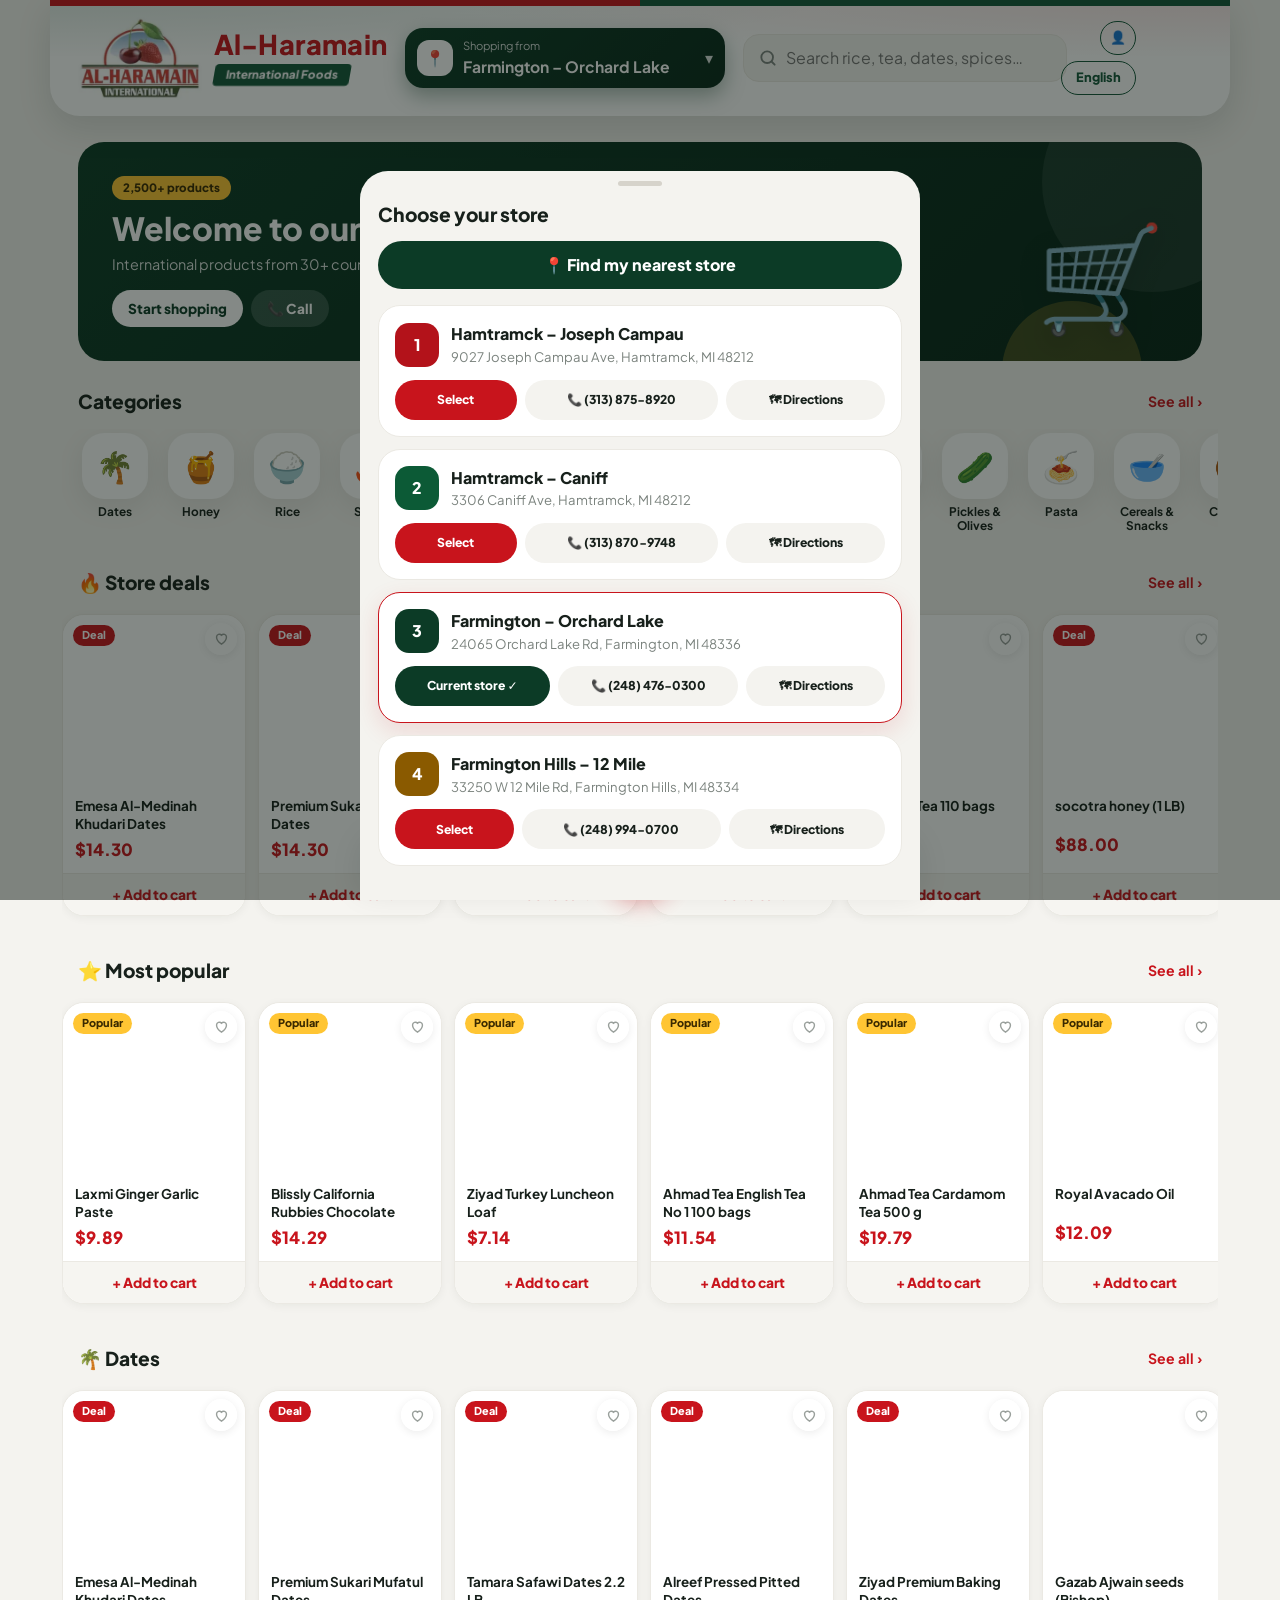
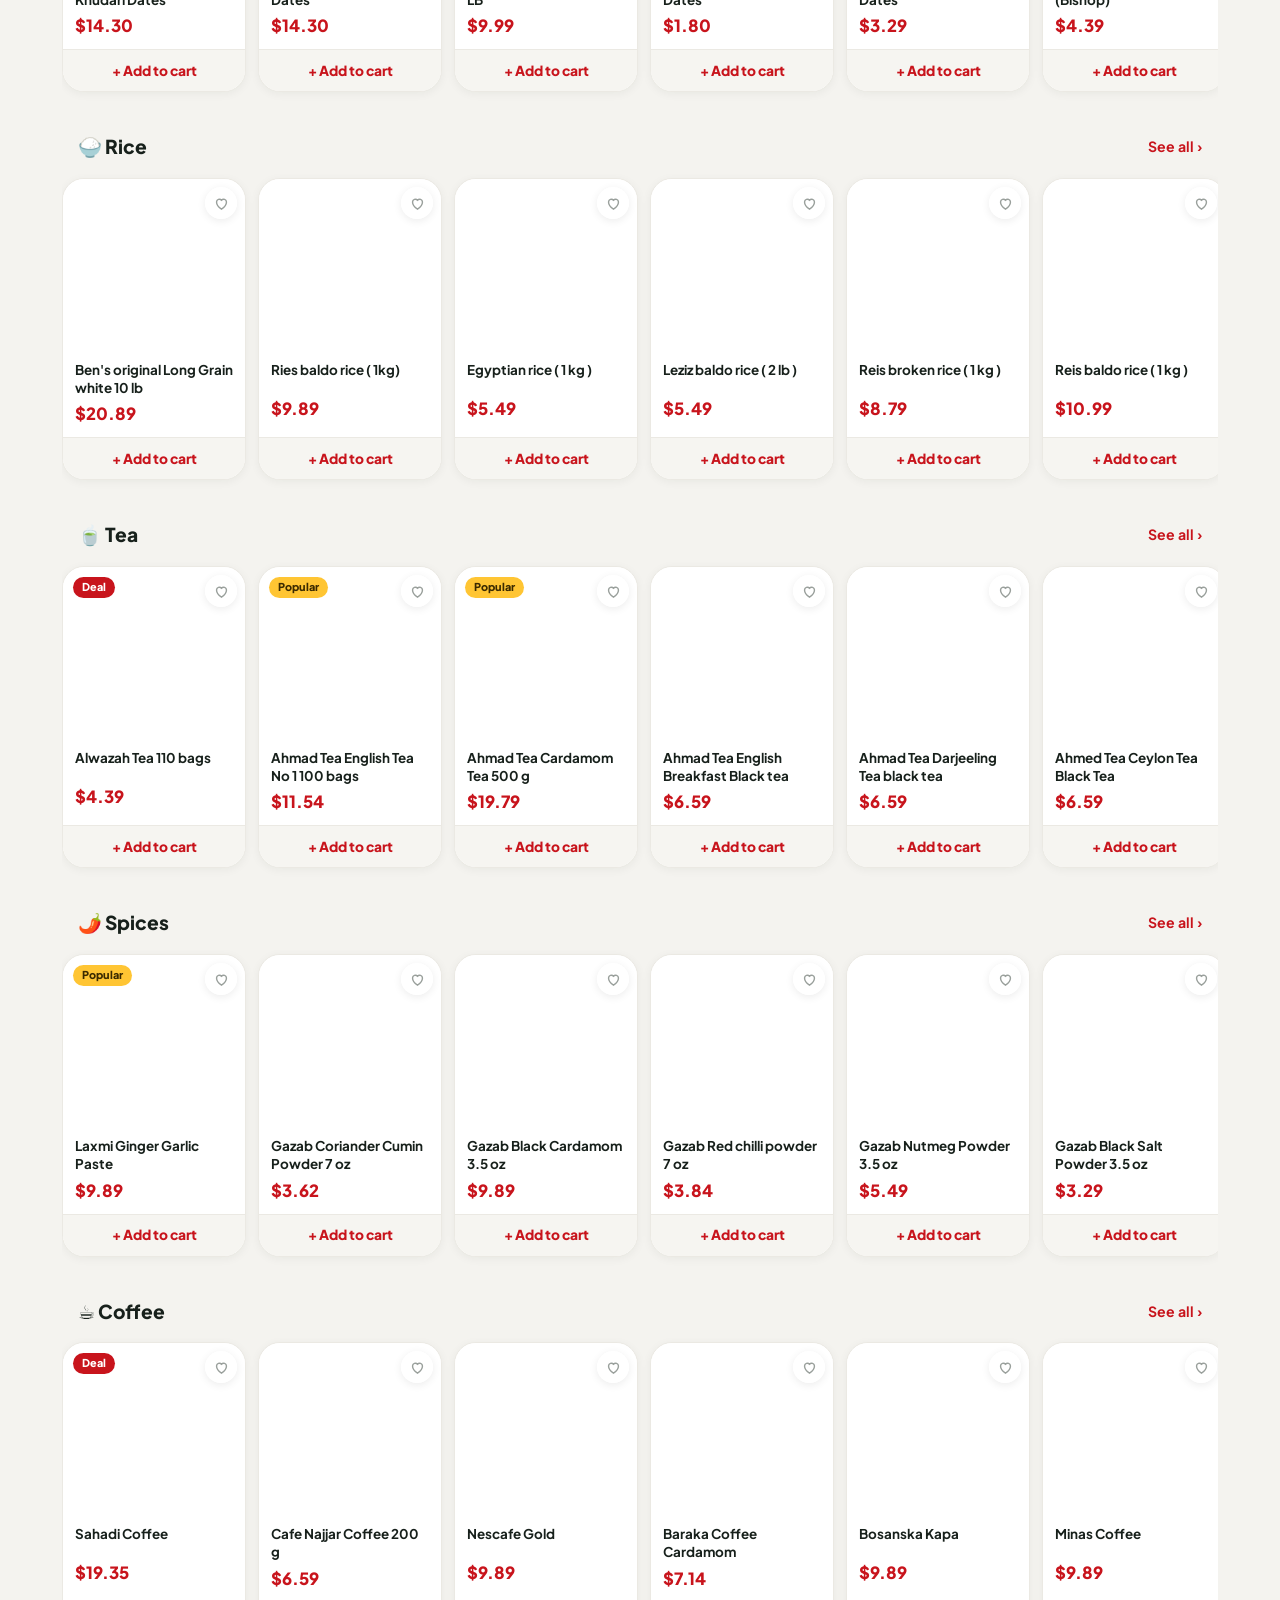
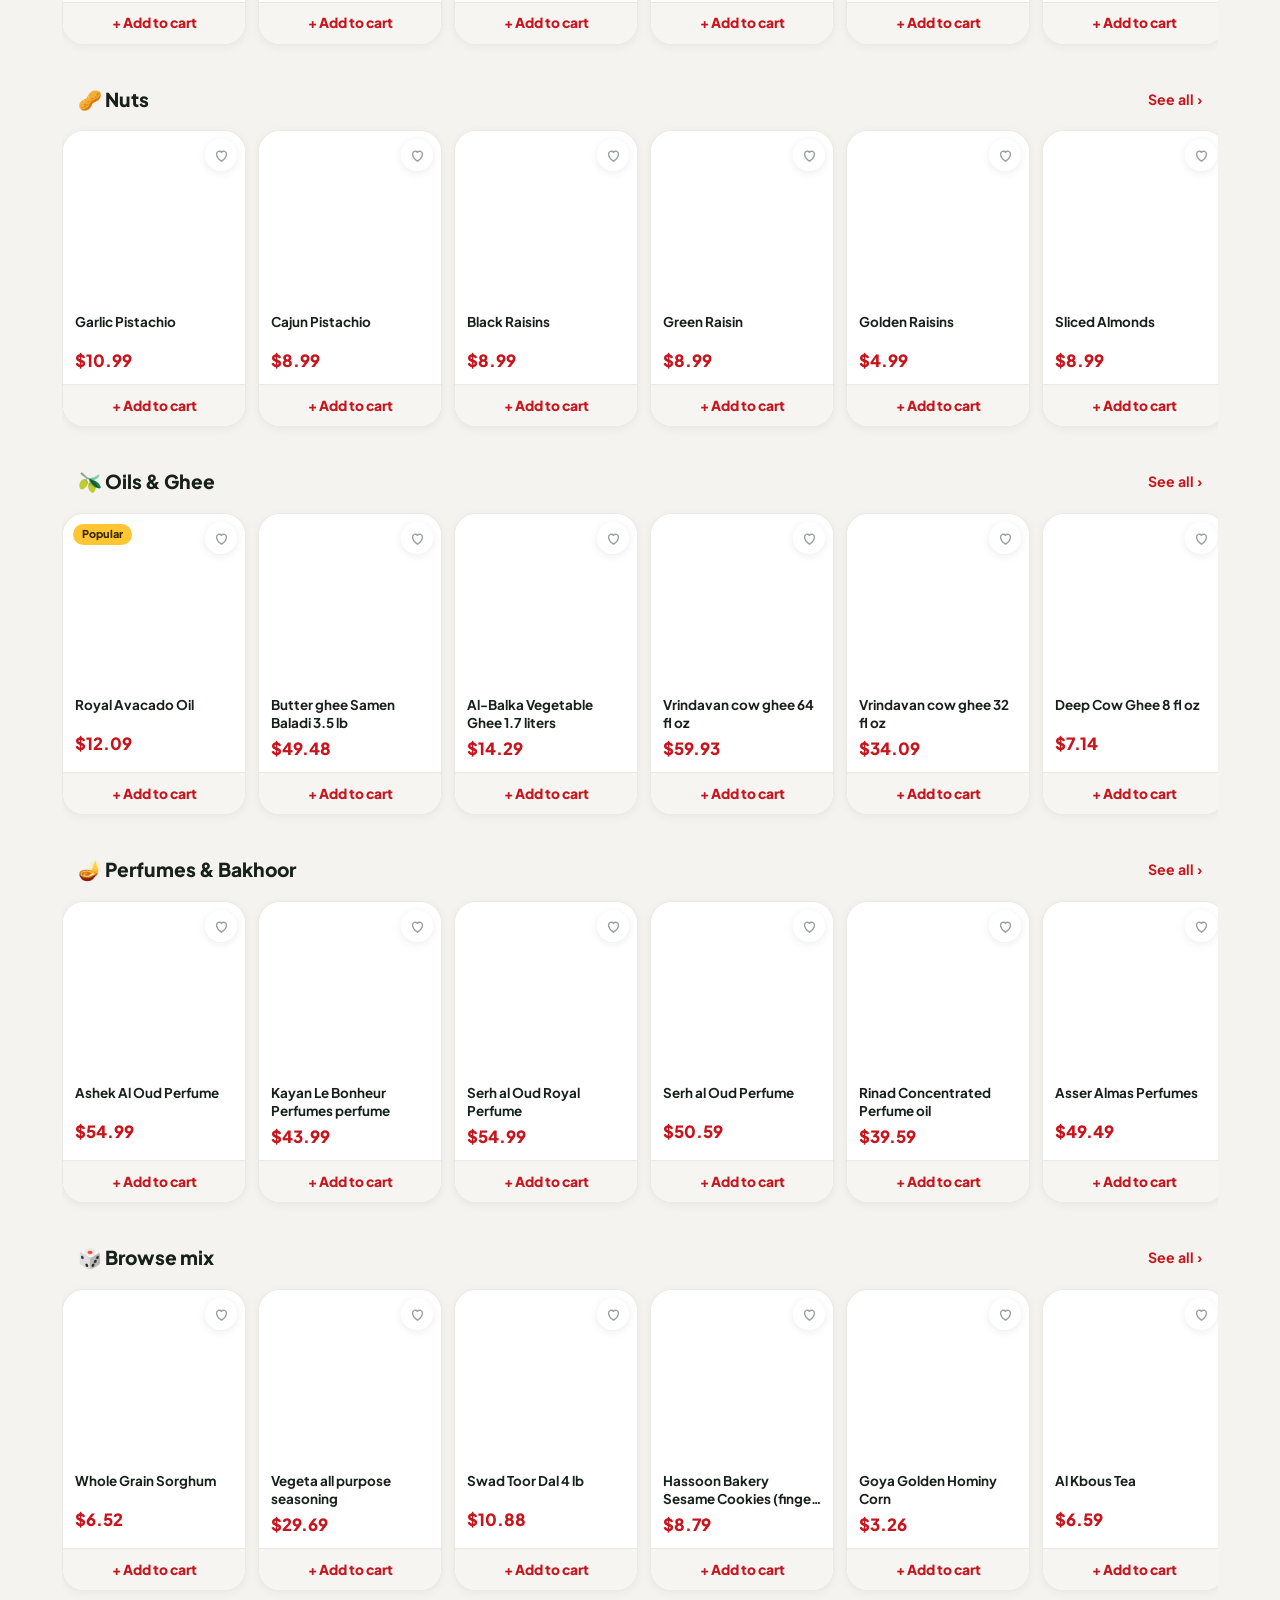
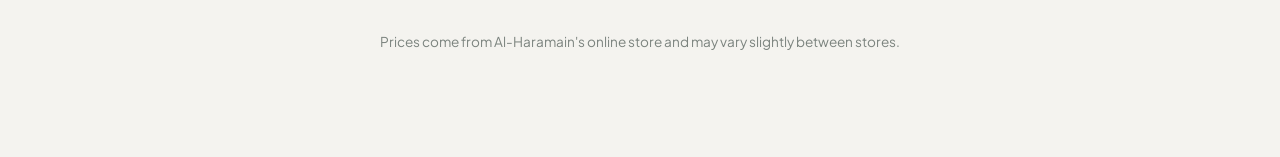
==== commit ab39ed89: "Update: back-to-top, browse mix, coming-soon payment and request buttons, sample recipes, staff butt" ====
--- a/index.html
+++ b/index.html
@@ -27,7 +27,6 @@
       <div class="top-actions">
         <a class="lang icon" id="accBtn" href="#/acc" aria-label="Account">👤</a>
         <button class="lang" id="langBtn"></button>
-        <a class="lang" id="devBtn" href="#/acc" hidden></a>
       </div>
     </div>
     <button class="branch-pill" id="branchBtn">
@@ -52,6 +51,8 @@
     <a href="#/stores" data-tab="stores"><svg viewBox="0 0 24 24"><path d="M12 21s7-6.2 7-11.5A7 7 0 0 0 5 9.500C5 14.800 12 21 12 21z"/><circle cx="12" cy="9.500" r="2.500"/></svg><span data-t="stores"></span></a>
   </nav>
 </div>
+<a class="lang staff-fab" id="devBtn" href="#/acc" hidden></a>
+<button class="totop" id="toTop" aria-label="top" hidden>↑</button>
 
 <div class="scrim" id="scrim"></div>
 <section class="sheet" id="sheet" aria-hidden="true"><div class="grab"></div><div id="sheetBody"></div></section>
--- a/style.css
+++ b/style.css
@@ -245,3 +245,13 @@
 .lang.icon{padding:6px 9px}
 .lang.icon.in{background:var(--green-2);border-color:var(--green-2)}
 @media (max-width:480px){.brand img{height:62px}.brand{gap:8px}}
+
+/* زر المطورين/الفرع: يظهر للمالك والمدير فقط فوق شريط التنقل */
+.staff-fab{position:fixed;left:14px;bottom:96px;z-index:40;background:#fff;box-shadow:0 8px 22px rgba(20,30,25,.2)}
+.staff-fab[hidden]{display:none}
+/* زر العودة للأعلى */
+.totop{position:fixed;right:14px;bottom:96px;z-index:40;width:44px;height:44px;border-radius:50%;border:0;background:var(--red);color:#fff;font-size:1.2rem;font-weight:900;box-shadow:0 8px 22px rgba(20,30,25,.25)}
+.totop[hidden]{display:none}
+/* أزرار الدفع المؤجلة */
+.soon-grid.pay{margin-top:10px}
+.faq p{white-space:pre-line}
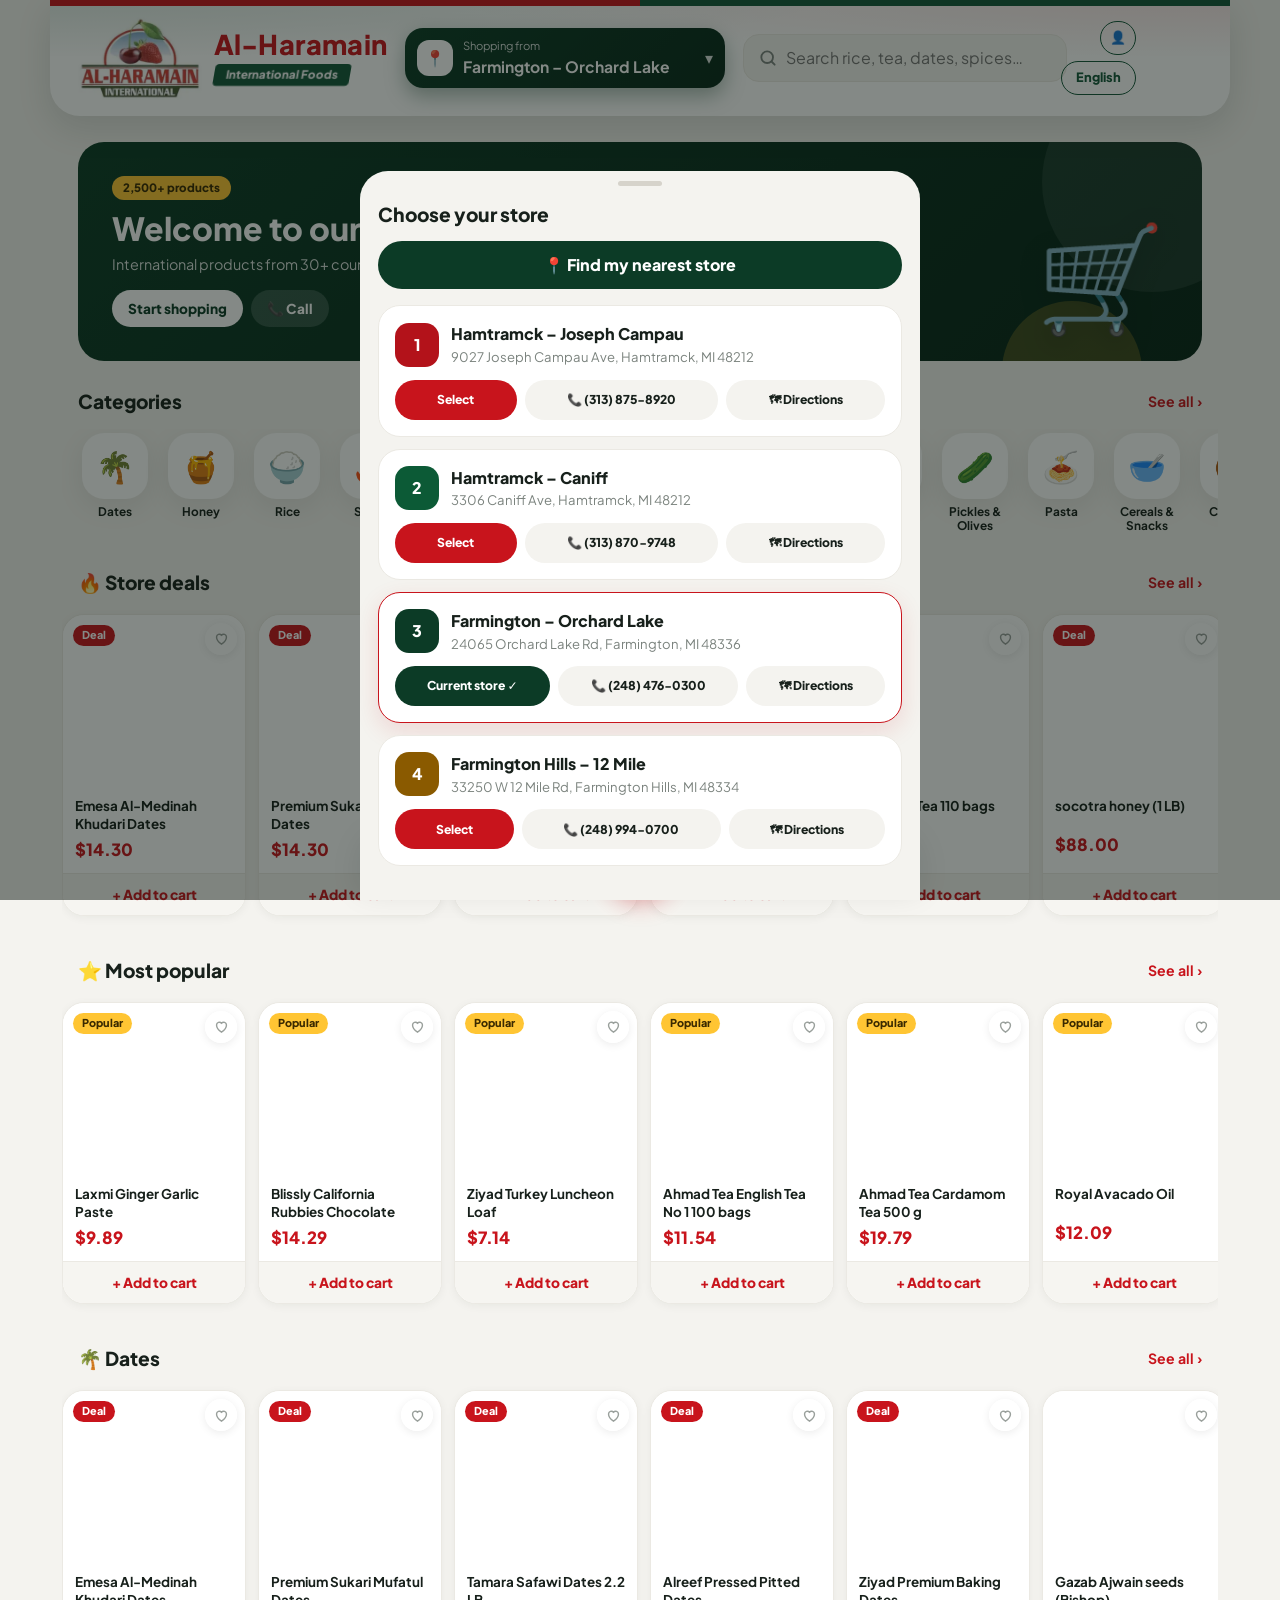
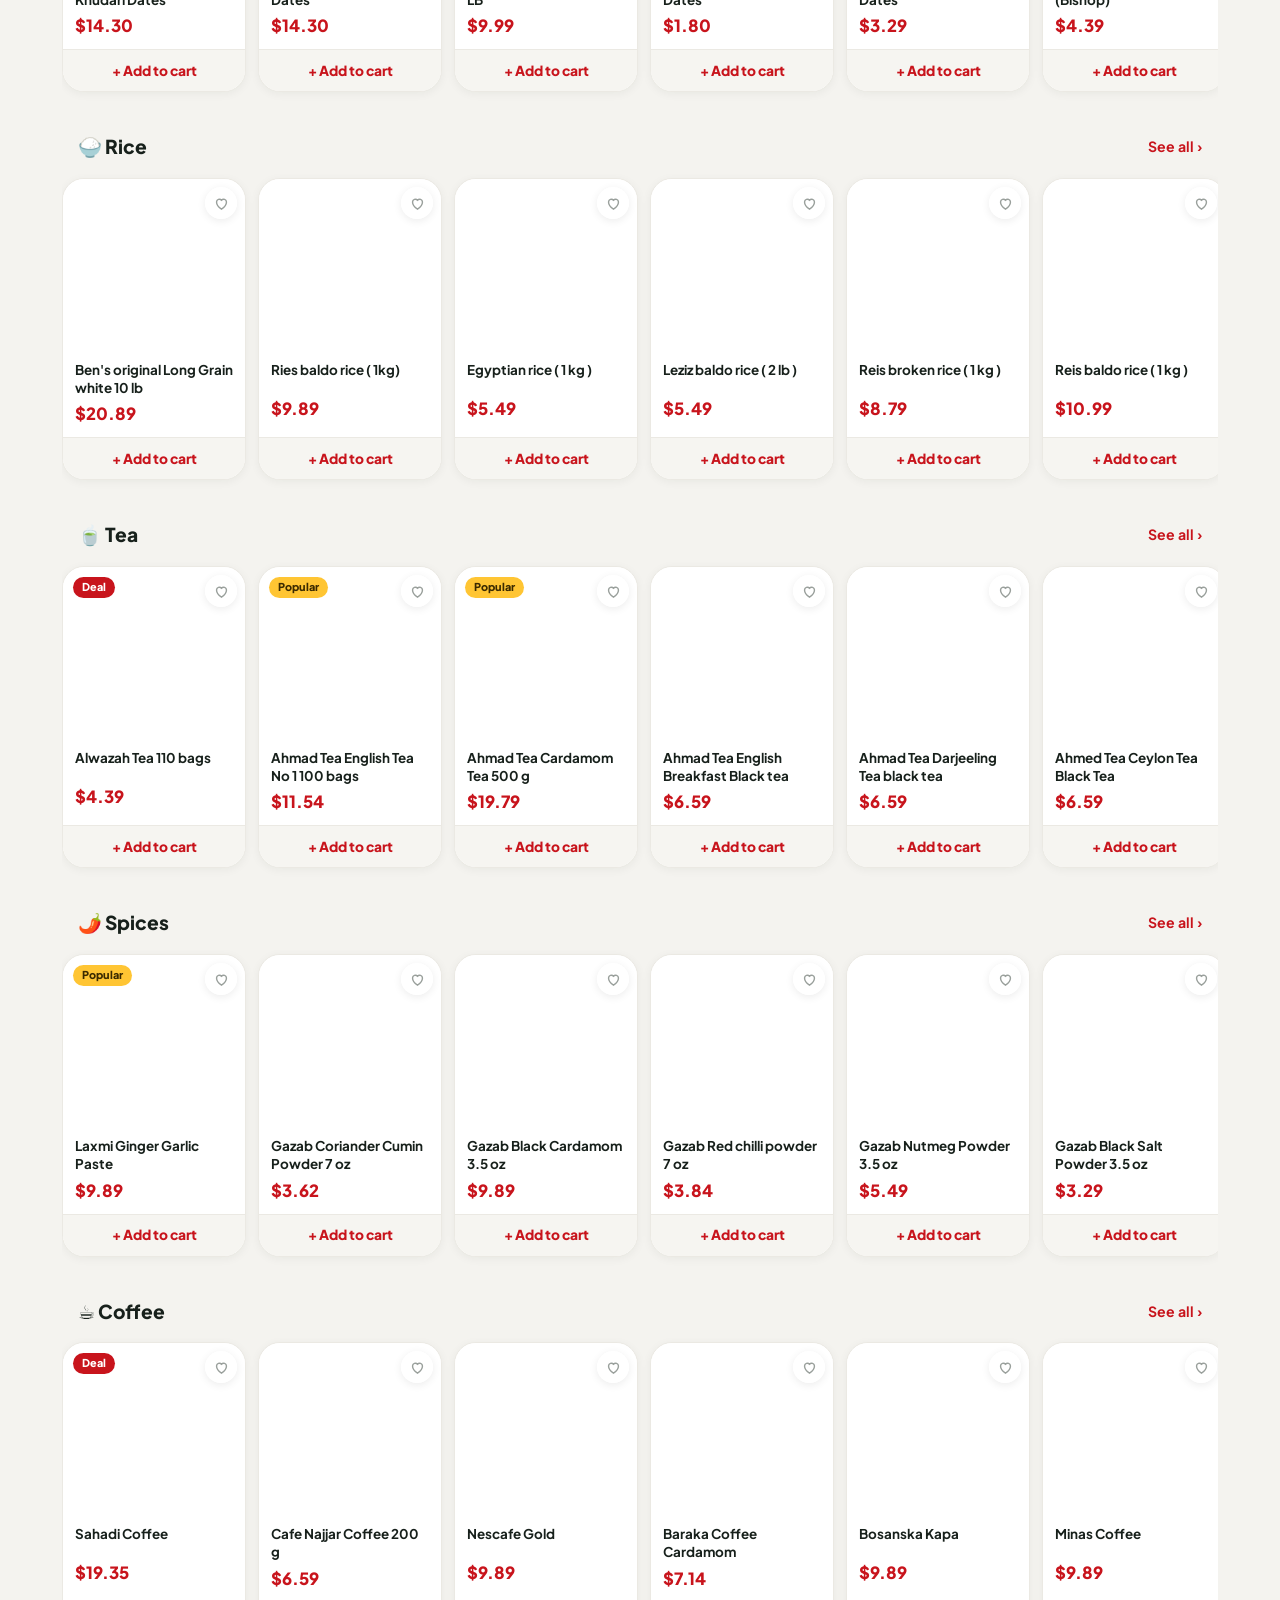
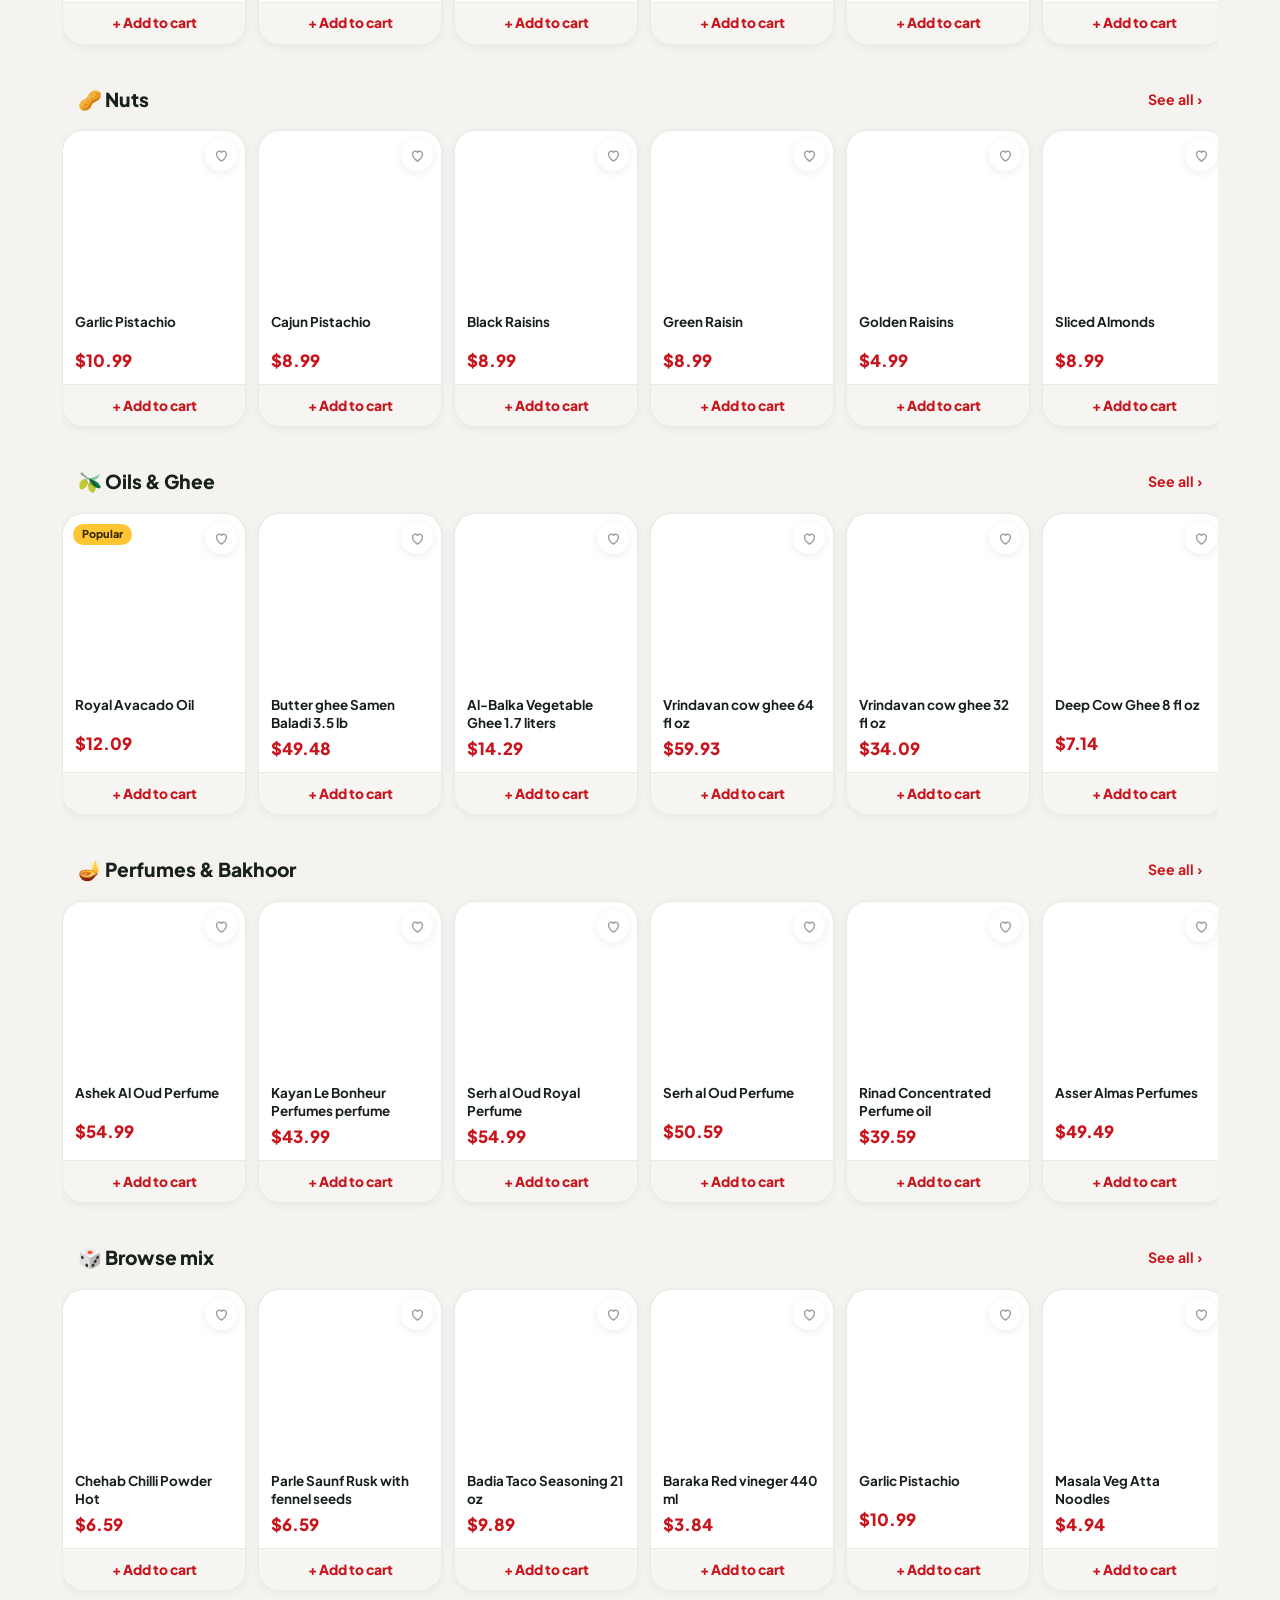
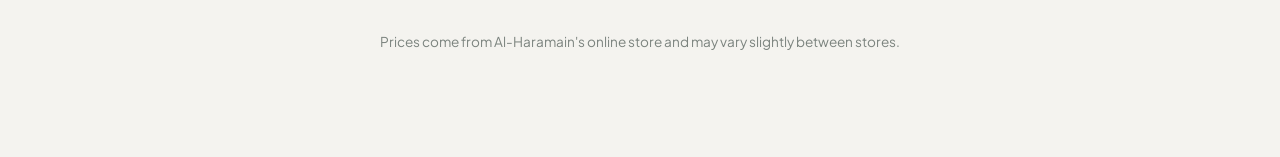
==== commit cbce2c54: "Add sales: time-windowed sale page, branch filter, add-all per group, share link, archive for staff," ====
--- a/index.html
+++ b/index.html
@@ -59,6 +59,7 @@
 <div class="toast" id="toast"></div>
 
 <script src="branches.js"></script>
+<script src="sales.js"></script>
 <script src="app.js"></script>
 <script type="module" src="admin.js"></script>
 <script type="module" src="ai.js"></script>
--- a/style.css
+++ b/style.css
@@ -255,3 +255,12 @@
 /* أزرار الدفع المؤجلة */
 .soon-grid.pay{margin-top:10px}
 .faq p{white-space:pre-line}
+
+/* ── السيلات ── */
+.sale-banner{display:flex;justify-content:space-between;align-items:center;gap:10px;margin:0 0 14px;padding:12px 14px;border-radius:14px;background:var(--red);color:#fff;text-decoration:none;font-weight:800}
+.sale-banner span{font-size:.85rem;white-space:nowrap}
+.sale-h{margin:6px 0 12px}
+.sale-h h1{margin:0 0 4px}
+.sale-h p{margin:0 0 8px;color:var(--muted,#666)}
+.sale-group{margin-top:18px}
+.sale-group .sec-h{flex-wrap:wrap;gap:8px}
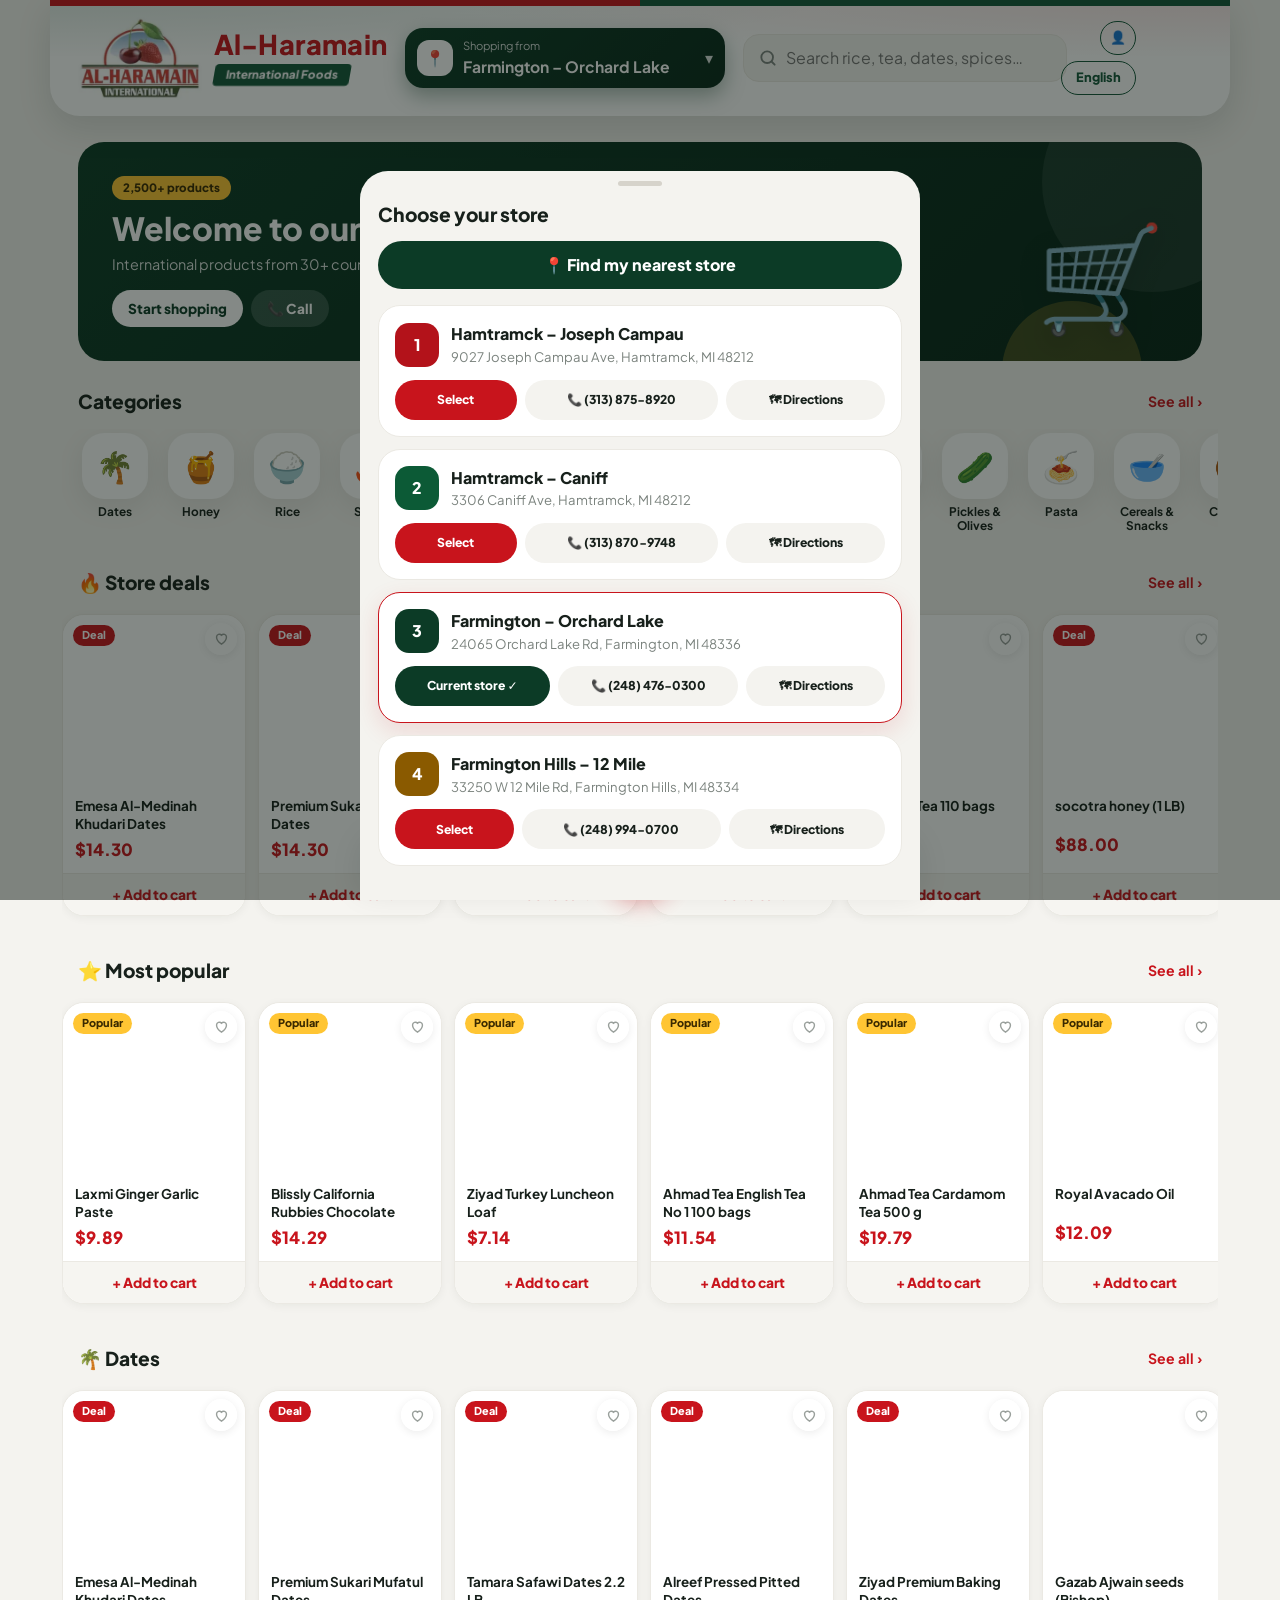
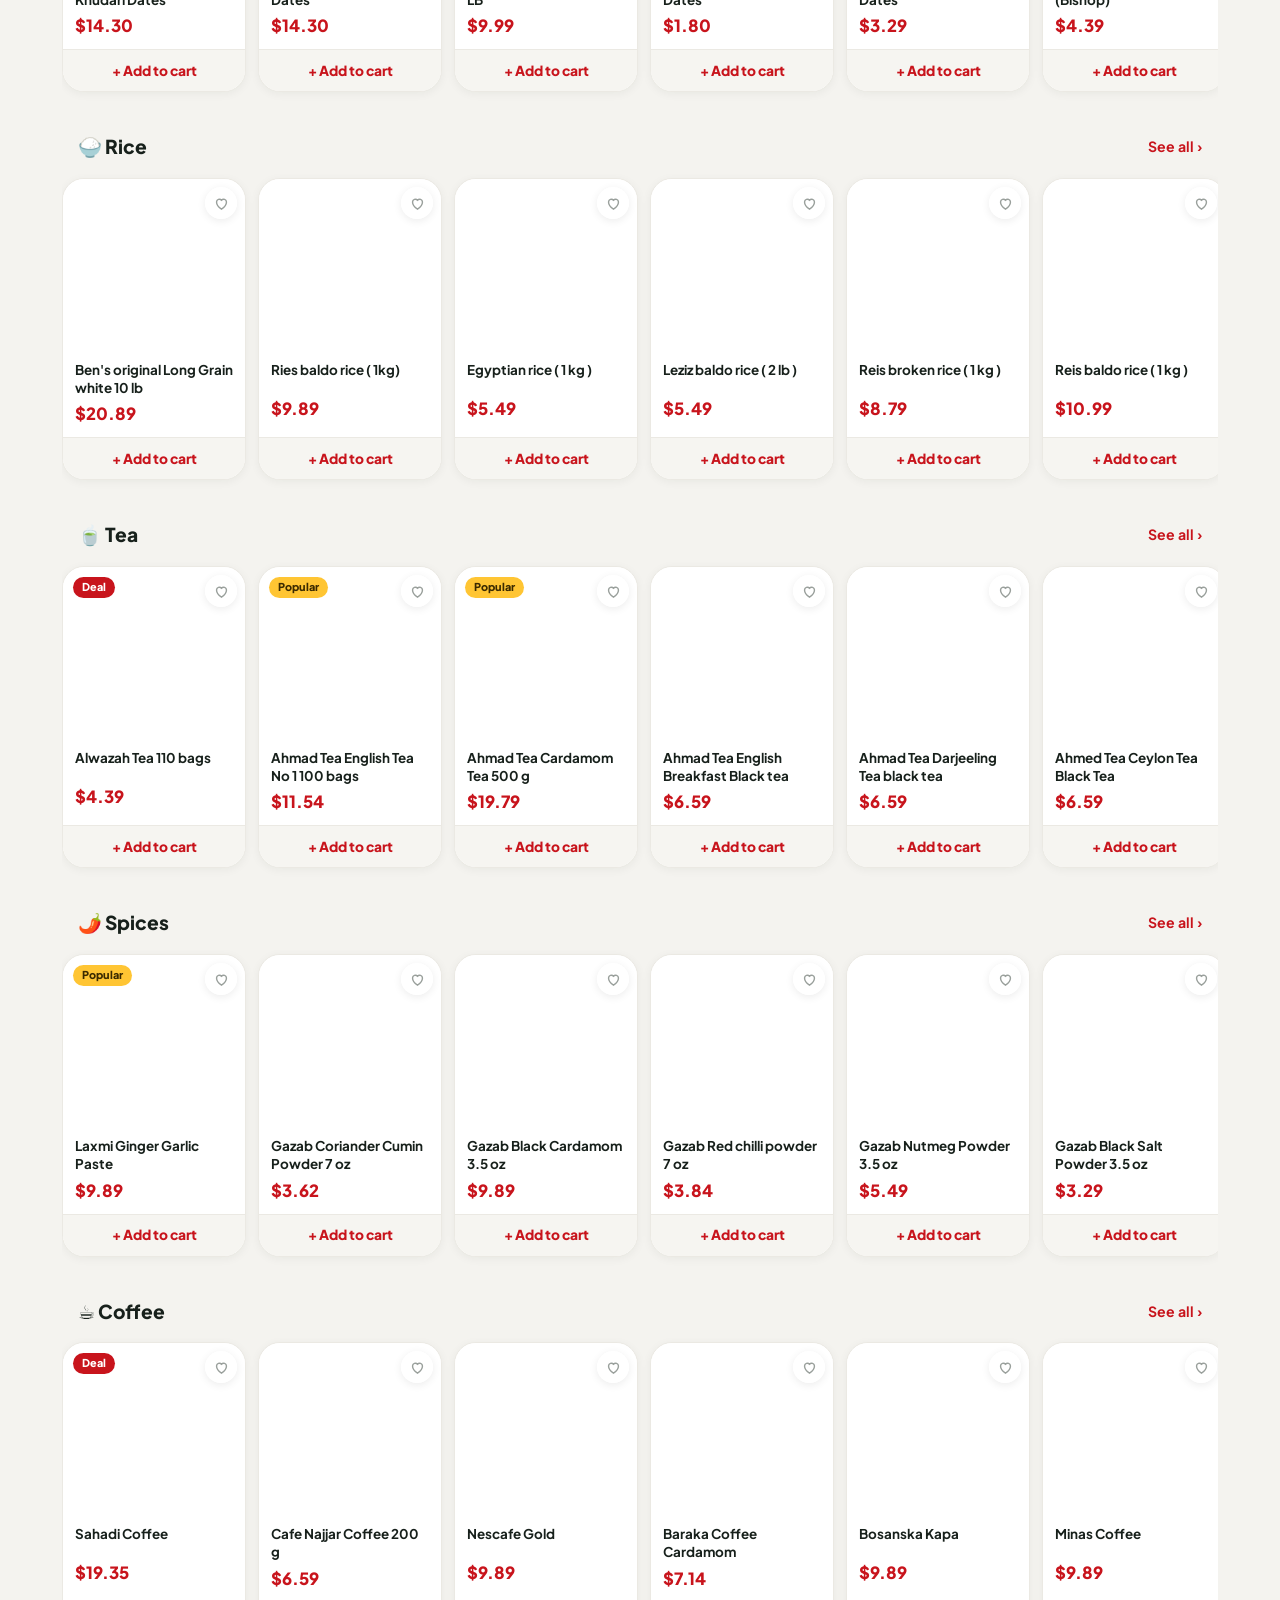
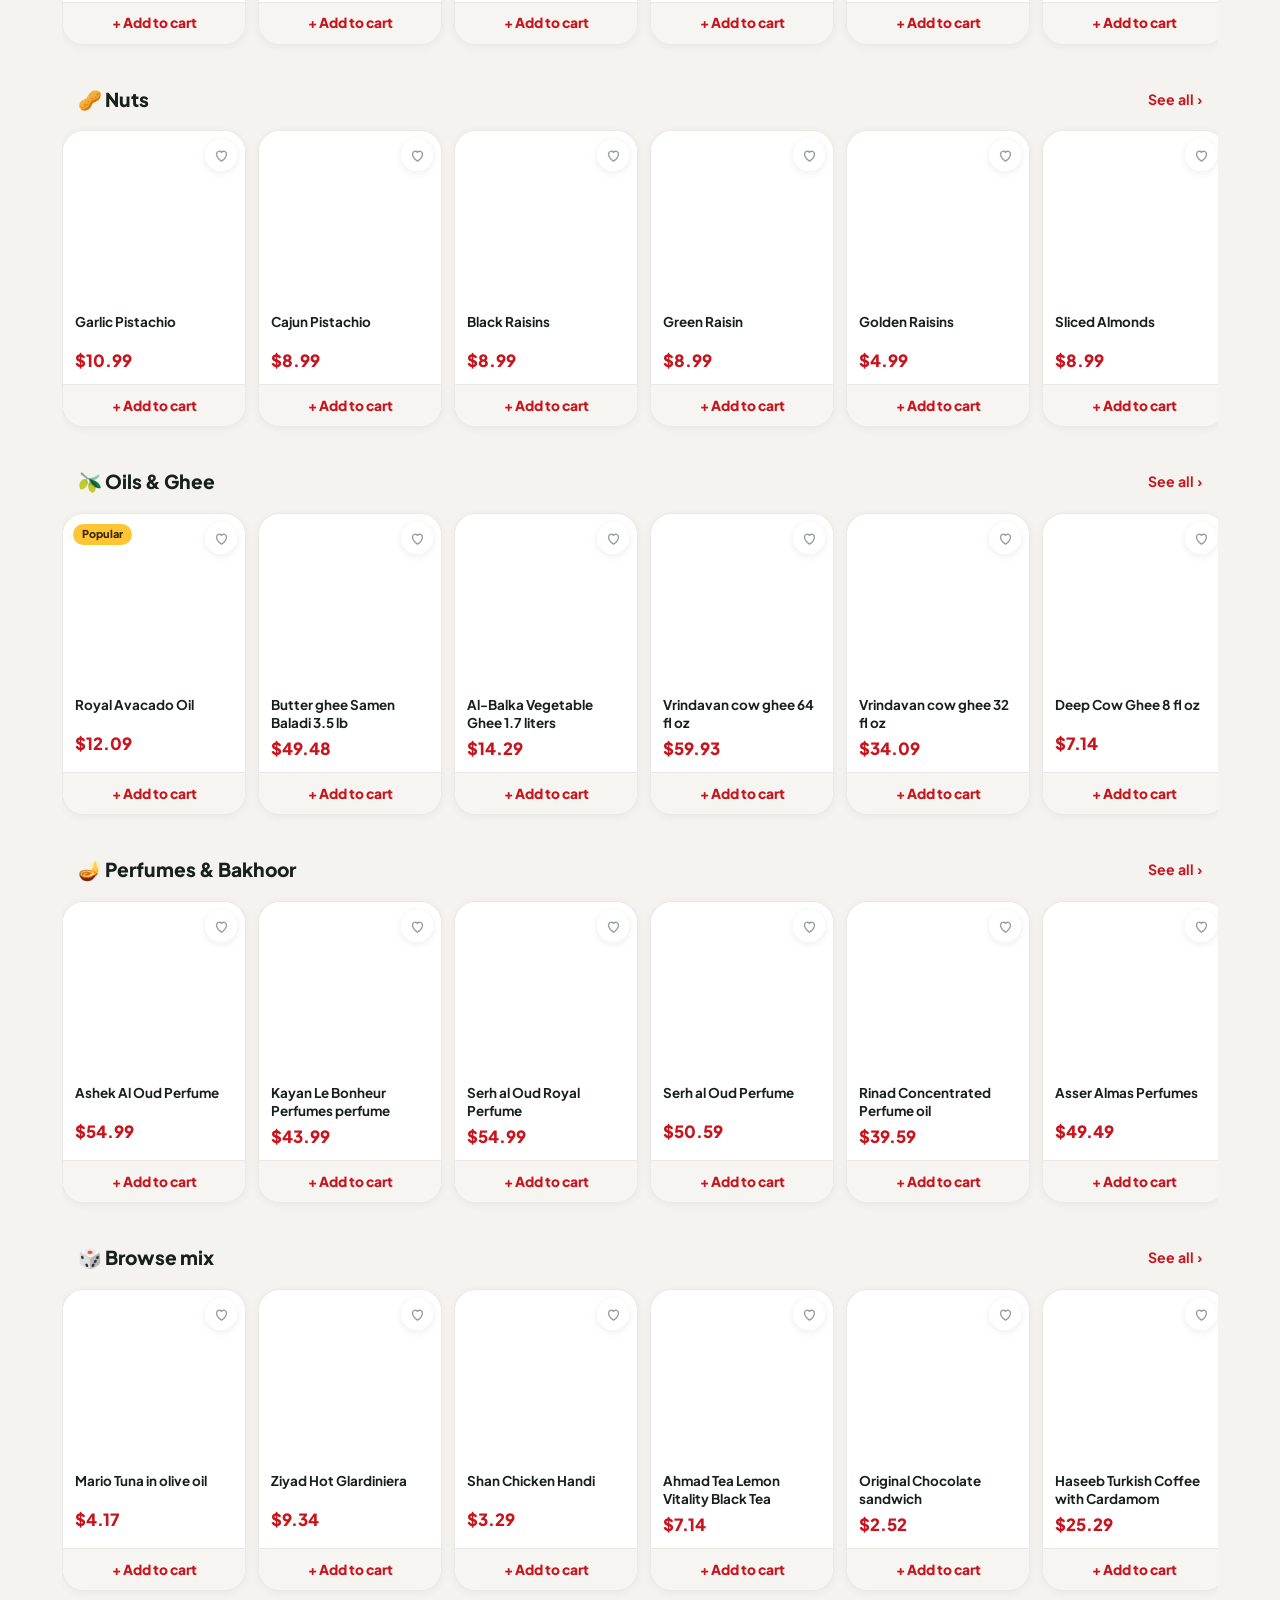
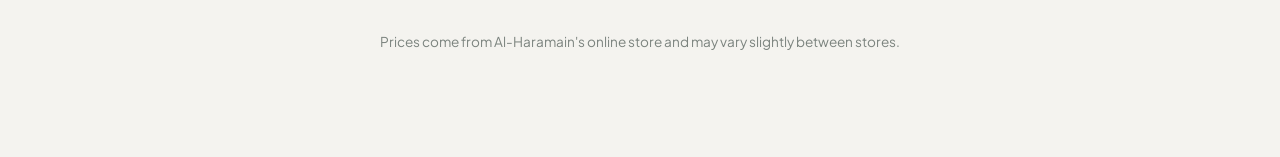
==== commit 0f54740a: "Batch 2 and 3: cart sharing, delivery choice, item notes, product stars, shareable list link, flash " ====
--- a/index.html
+++ b/index.html
@@ -5,6 +5,15 @@
 <meta name="viewport" content="width=device-width, initial-scale=1, viewport-fit=cover">
 <title>Al-Haramain International Foods | الحرمين للأغذية العالمية</title>
 <meta name="description" content="Al-Haramain International Foods — 4 stores in Hamtramck, Farmington and Farmington Hills, Michigan. Shop 2,500+ international products.">
+<meta property="og:type" content="website">
+<meta property="og:site_name" content="Al-Haramain International Foods">
+<meta property="og:title" content="Al-Haramain International Foods | الحرمين للأغذية العالمية">
+<meta property="og:description" content="4 stores in Hamtramck, Farmington and Farmington Hills, Michigan. Shop 2,500+ international products.">
+<meta property="og:url" content="https://www774475437-svg.github.io/alharamain-foods/">
+<meta property="og:image" content="https://www774475437-svg.github.io/alharamain-foods/og-image.png">
+<meta property="og:image:width" content="1200">
+<meta property="og:image:height" content="630">
+<meta name="twitter:card" content="summary_large_image">
 <meta name="theme-color" content="#ffffff">
 <link rel="manifest" href="manifest.json">
 <link rel="icon" href="icon-192.png">
--- a/style.css
+++ b/style.css
@@ -264,3 +264,29 @@
 .sale-h p{margin:0 0 8px;color:var(--muted,#666)}
 .sale-group{margin-top:18px}
 .sale-group .sec-h{flex-wrap:wrap;gap:8px}
+
+/* ── تحديث الدفعة 2 و3 ── */
+.mode{display:grid;grid-template-columns:1fr 1fr;gap:8px;margin:0 0 6px}
+.mode button{border:1.5px solid var(--line);background:#fff;border-radius:14px;padding:11px 8px;font-weight:700;font-size:.9rem;cursor:pointer}
+.mode button.on{border-color:var(--red);background:#fdeeee;color:var(--red)}
+.mode-tip{margin:4px 2px 14px;color:#555}
+.lnote{display:block;width:100%;margin-top:8px;border:1px dashed var(--line);border-radius:10px;padding:6px 8px;font:inherit;font-size:.82rem;resize:vertical;background:#fafafa}
+.cart-tools{display:grid;grid-template-columns:1fr 1fr;gap:8px;margin:12px 0}
+.alt-btn{border:1.5px solid var(--line);background:#fff;border-radius:14px;padding:11px 8px;font-weight:700;font-size:.88rem;cursor:pointer}
+.rate{display:flex;align-items:center;gap:4px;flex-wrap:wrap;margin:8px 0 2px}
+.rate button{border:0;background:none;font-size:1.5rem;color:#c9c9c9;cursor:pointer;padding:0 2px}
+.rate button.on{color:#f0a500}
+.rate-note{display:block;color:#888;margin-bottom:8px}
+.flash{display:flex;flex-wrap:wrap;align-items:center;gap:6px 10px;margin:0 0 14px;padding:12px 14px;border-radius:14px;background:#fff7e0;border:1.5px solid #f0a500;color:#6b4e00}
+.flash span{flex:1;min-width:0;font-size:.88rem}
+.flash em{font-style:normal;font-family:var(--fe);font-weight:800;background:#6b4e00;color:#fff;border-radius:10px;padding:4px 10px;direction:ltr}
+.ad-banner{margin:0 0 14px;padding:12px 14px;border-radius:14px;background:#eef6f1;color:#214d35}
+.ad-banner span{display:block;font-size:.88rem;margin-top:2px}
+.welcome{text-align:center}
+.welcome p{color:#555}
+.wgrid{display:grid;grid-template-columns:repeat(4,1fr);gap:8px;margin:14px 0 18px}
+.wgrid img{width:100%;aspect-ratio:1;object-fit:contain;background:#fff;border-radius:12px;border:1px solid var(--line)}
+.stats{display:grid;grid-template-columns:repeat(2,1fr);gap:8px;margin:8px 0}
+.stats div{background:#fff;border:1px solid var(--line);border-radius:14px;padding:12px;text-align:center}
+.stats b{display:block;font-family:var(--fe);font-size:1.4rem;color:var(--red)}
+.stats small{color:#666}
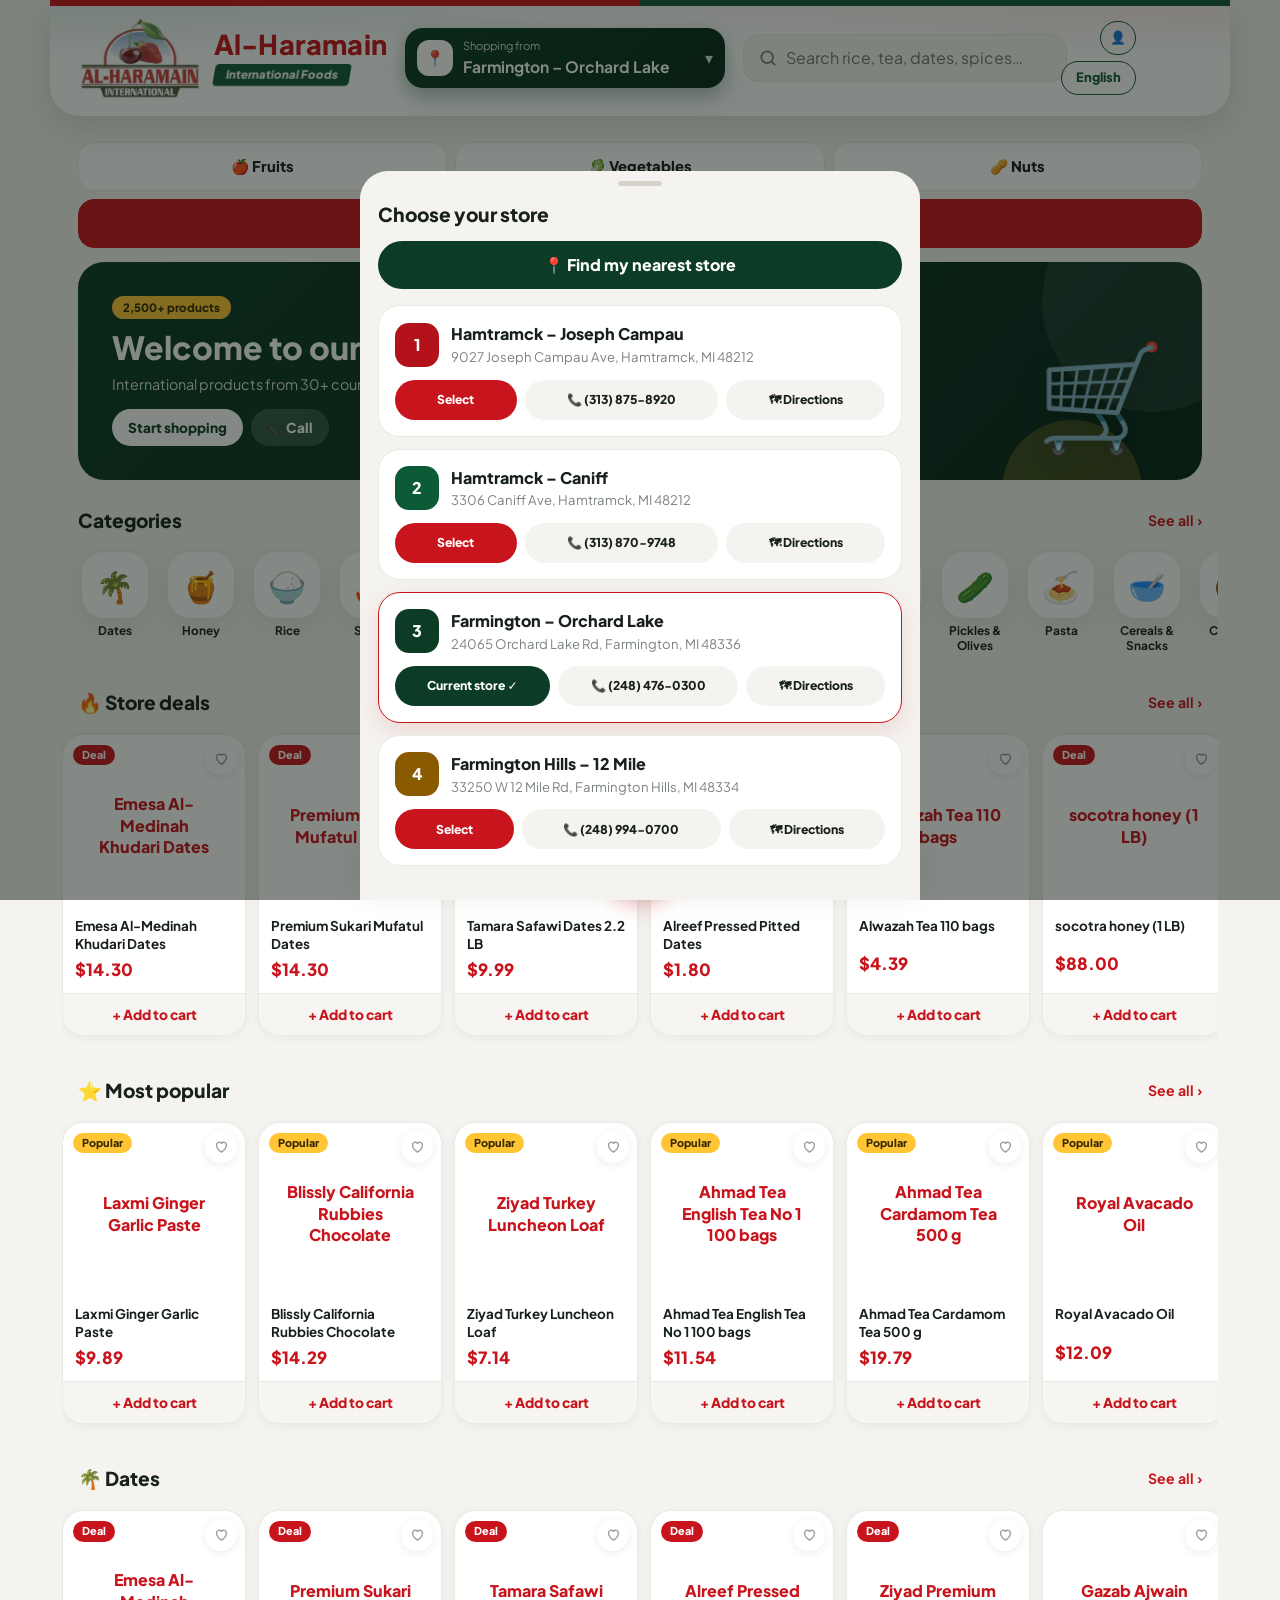
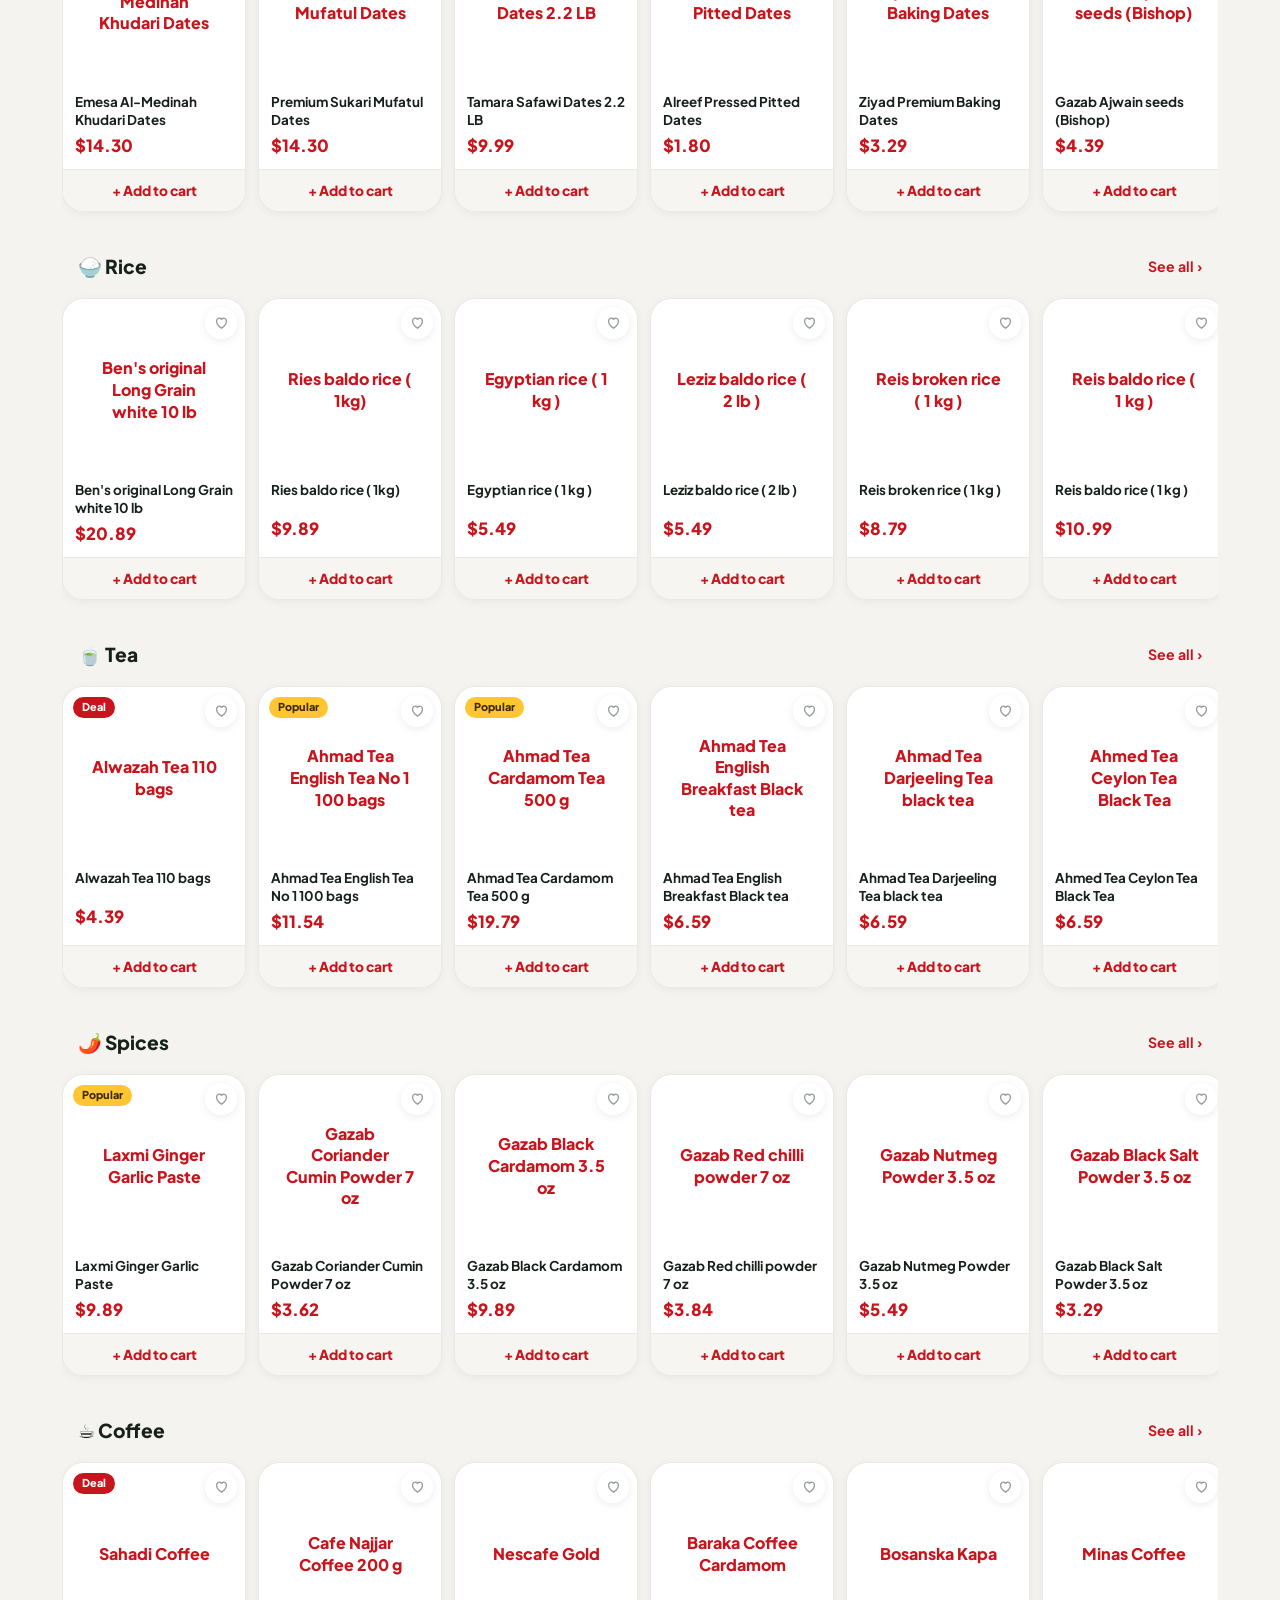
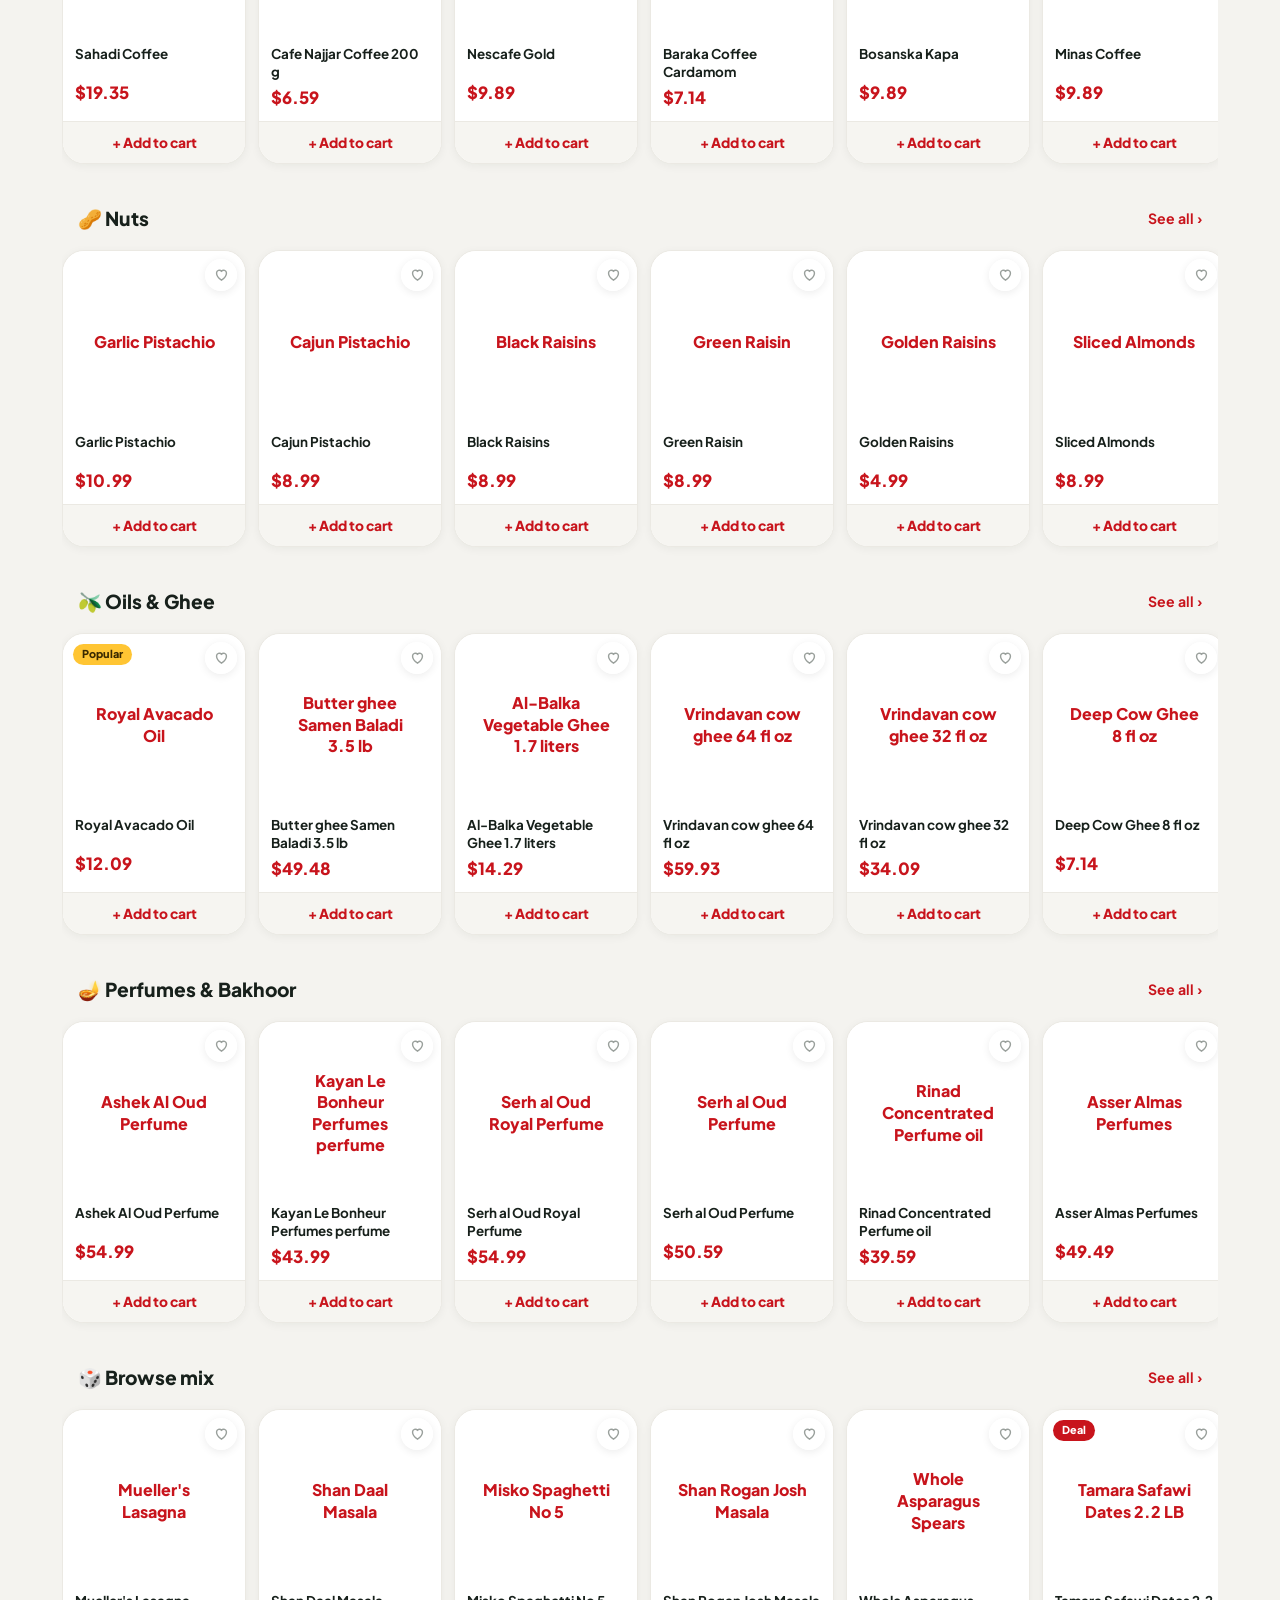
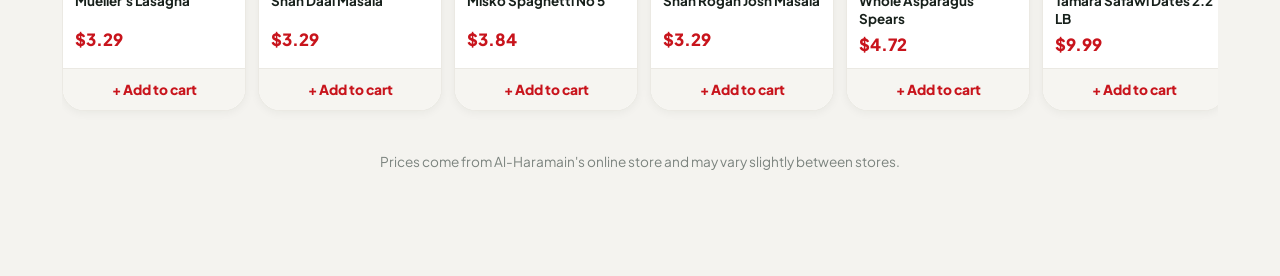
==== commit 01cbae9e: "Add fresh produce, fruits, nuts with rough estimated prices; sub-category bar and all-types list" ====
--- a/index.html
+++ b/index.html
@@ -68,6 +68,7 @@
 <div class="toast" id="toast"></div>
 
 <script src="branches.js"></script>
+<script src="produce.js"></script>
 <script src="sales.js"></script>
 <script src="app.js"></script>
 <script type="module" src="admin.js"></script>
--- a/style.css
+++ b/style.css
@@ -290,3 +290,59 @@
 .stats div{background:#fff;border:1px solid var(--line);border-radius:14px;padding:12px;text-align:center}
 .stats b{display:block;font-family:var(--fe);font-size:1.4rem;color:var(--red)}
 .stats small{color:#666}
+
+/* ── الترحيب: خمس صفحات تُقلَّب ── */
+.welcome-full{position:fixed;inset:0;z-index:200;background:linear-gradient(160deg,#fff 0%,#fbf3ea 100%);display:flex;flex-direction:column;overflow:hidden;touch-action:pan-y}
+.wskip{position:absolute;top:14px;inset-inline-start:14px;border:0;background:none;color:var(--red);font-size:1.15rem;font-weight:800;padding:8px 12px;cursor:pointer;z-index:2}
+.wtrack{display:flex;flex:1;transition:transform .45s ease;direction:rtl}
+.wp{flex:0 0 100%;display:flex;flex-direction:column;align-items:center;justify-content:center;text-align:center;padding:70px 28px 20px;box-sizing:border-box}
+.wp h2{font-size:clamp(1.7rem,7vw,2.3rem);line-height:1.3;margin:18px 0 12px;color:var(--ink)}
+.wp p{font-size:clamp(1.15rem,4.6vw,1.4rem);line-height:1.8;color:#444;max-width:34ch;margin:0}
+.wicon{font-size:5.5rem;line-height:1}
+.wstrip{display:grid;grid-template-columns:repeat(2,1fr);gap:10px;width:min(78vw,340px)}
+.wstrip img{width:100%;aspect-ratio:1;object-fit:contain;background:#fff;border-radius:18px;box-shadow:0 8px 20px rgba(0,0,0,.08)}
+.wdots{display:flex;justify-content:center;gap:8px;margin:6px 0 14px}
+.wdots i{width:9px;height:9px;border-radius:50%;background:#d8cfc4}
+.wdots i.on{background:var(--red);width:24px;border-radius:6px}
+.wnav{display:flex;gap:10px;padding:0 20px 28px}
+.wnav button{flex:1;border:0;border-radius:18px;padding:16px;font-size:1.2rem;font-weight:800;background:#fff;color:var(--ink);box-shadow:0 2px 8px rgba(0,0,0,.08);cursor:pointer}
+.wnav .wnext{background:var(--red);color:#fff}
+
+/* ── شريط السيل المتحرك ── */
+.sale-car{position:relative;overflow:hidden;border-radius:20px;margin:0 0 16px;background:#fff;border:1px solid var(--line)}
+.scard-track{display:flex;transition:transform .5s ease;direction:rtl}
+.scard{flex:0 0 100%;display:grid;grid-template-columns:44% 1fr;gap:10px;align-items:center;padding:12px;box-sizing:border-box}
+.scard-pic{border:0;background:#fff;border-radius:16px;padding:0;aspect-ratio:1;overflow:hidden;cursor:pointer}
+.scard-pic img{width:100%;height:100%;object-fit:contain}
+.scard-info{display:flex;flex-direction:column;gap:8px;min-width:0}
+.scard-info b{font-size:1.05rem;line-height:1.3;direction:ltr;text-align:left}
+.scard-info span{font-family:var(--fe);font-weight:900;font-size:1.25rem;color:var(--red)}
+.scard-info s{color:#999;font-size:.85rem}
+.scard-info em{color:#888}
+.scard-info .pill{align-self:flex-start}
+.sale-dots{display:flex;justify-content:center;gap:6px;padding-bottom:10px}
+.sale-dots i{width:7px;height:7px;border-radius:50%;background:#d8cfc4}
+.sale-dots i.on{background:var(--red)}
+
+/* ── صورة فارغة: اسم المنتج بدل المربع الأبيض ── */
+.pic.noimg img{display:none}
+.pic.noimg::after{content:attr(data-name);display:flex;align-items:center;justify-content:center;height:100%;min-height:140px;padding:14px;box-sizing:border-box;text-align:center;font-weight:800;color:var(--red);direction:ltr;font-family:var(--fe);line-height:1.35}
+
+/* ── الإعدادات والإعلان الصباحي وزر تسجيل الدخول ── */
+.login-txt{font-size:.85rem;font-weight:800;padding:8px 12px;white-space:nowrap}
+.settings{margin:18px 0}
+.settings h2{margin:0 0 8px}
+.set-row{width:100%;display:flex;align-items:center;justify-content:space-between;gap:10px;background:#fff;border:1px solid var(--line);border-radius:16px;padding:14px;margin-bottom:8px;font:inherit;font-weight:700;cursor:pointer;text-align:start}
+.set-row b{color:var(--muted,#888);font-size:1.2rem}
+.sw{position:relative;width:44px;height:26px;border-radius:13px;background:#cfc7bd;flex-shrink:0}
+.sw::after{content:"";position:absolute;top:3px;inset-inline-start:3px;width:20px;height:20px;border-radius:50%;background:#fff;transition:.2s}
+.sw.on{background:var(--green-2,#1f7a4d)}
+.sw.on::after{inset-inline-start:21px}
+
+/* ── الخضار والفواكه والمكسرات ── */
+.fresh-bar{display:grid;grid-template-columns:1fr 1fr 1fr;gap:8px;margin:0 0 14px}
+.fresh-bar a{background:#fff;border:1.5px solid var(--line);border-radius:16px;padding:12px 6px;text-align:center;font-weight:800;font-size:.92rem;color:var(--ink);text-decoration:none}
+.fresh-bar .fresh-all{grid-column:1/-1;background:var(--red);border-color:var(--red);color:#fff}
+.card.est{border:1.5px solid #e75480}
+.card.est .price b{color:#e75480}
+.est-tag{display:inline-block;background:#fde4ec;color:#c2185b;border-radius:10px;padding:2px 8px;font-size:.72rem;font-weight:800;vertical-align:middle}
